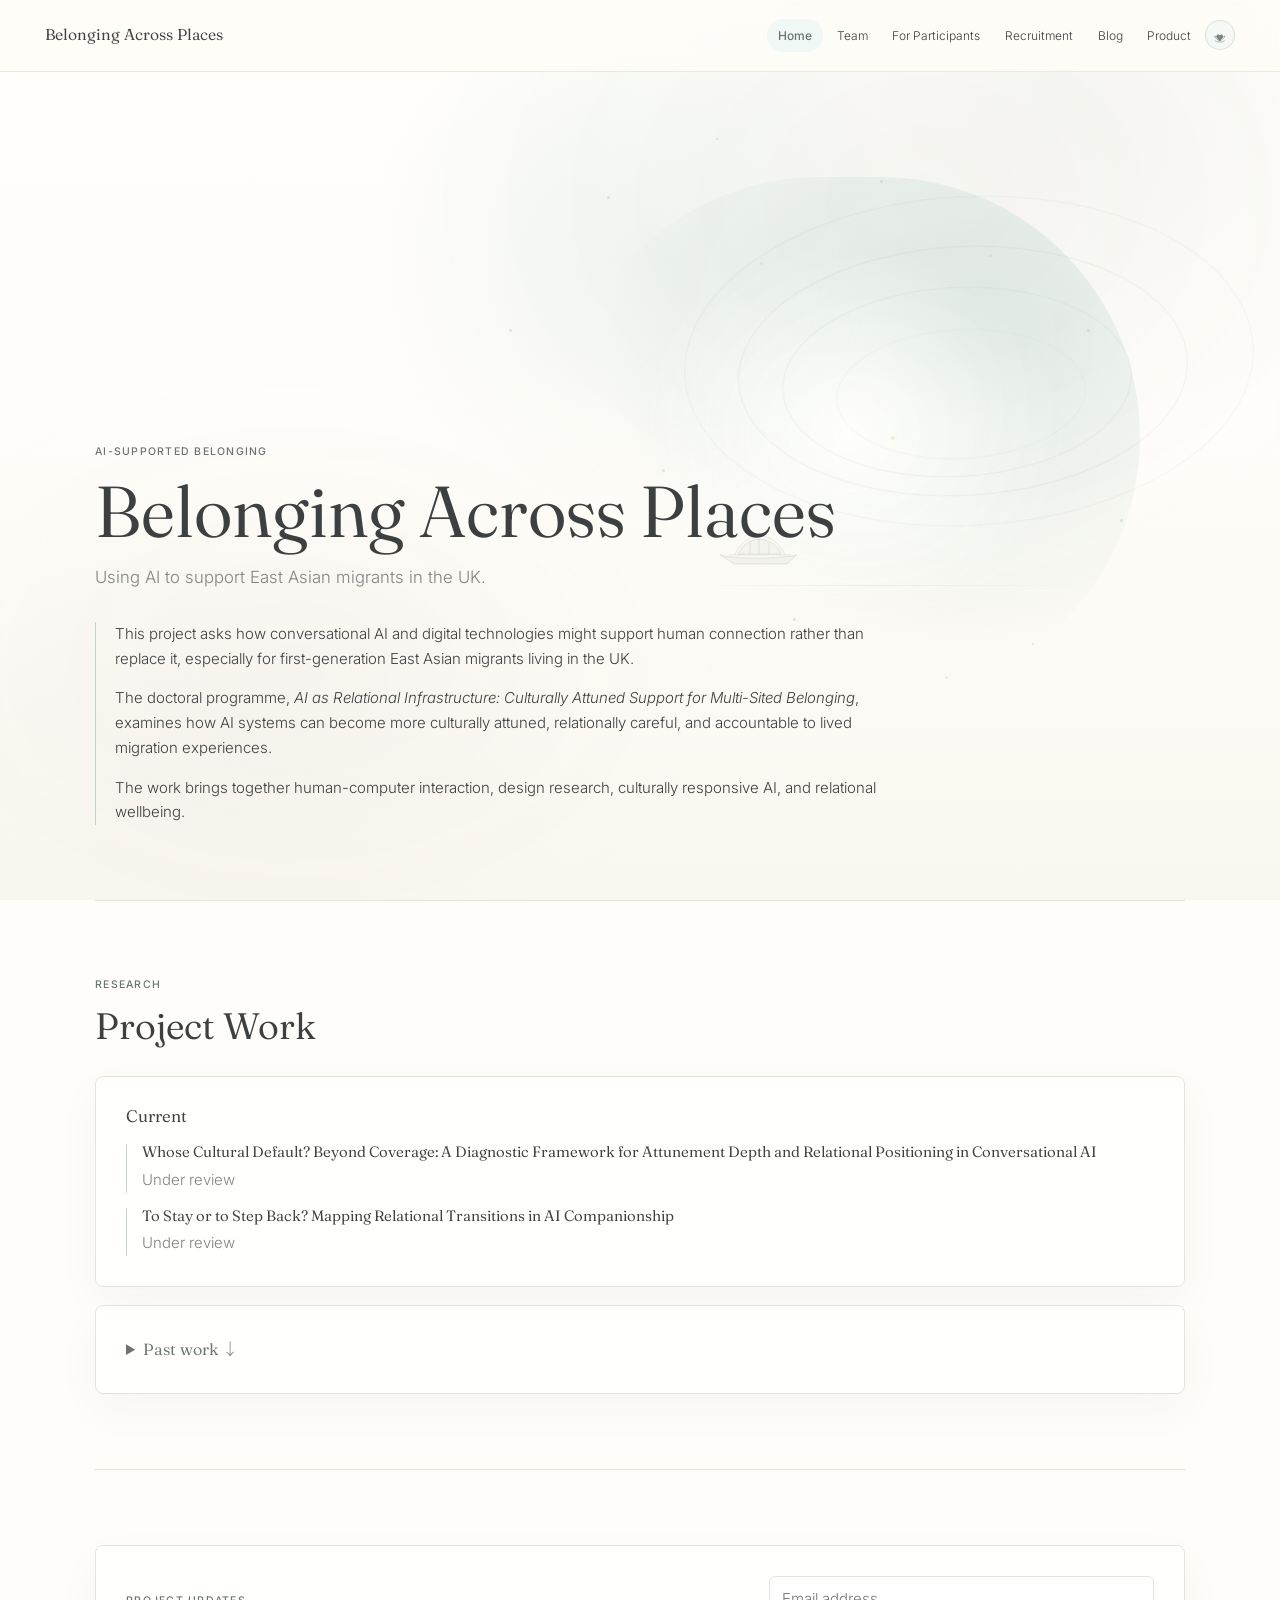
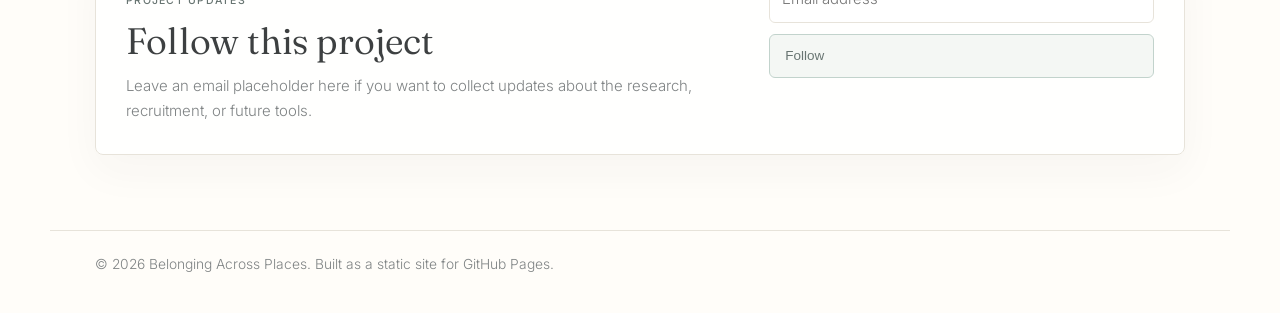
==== index.html @ 0fc916bd "Refine navigation and product page" ====
<!doctype html>
<html lang="en">
<head>
  <meta charset="utf-8">
  <meta name="viewport" content="width=device-width, initial-scale=1">
  <title>Belonging Across Places</title>
  <meta name="description" content="Project website for Belonging Across Places, a doctoral research project on AI-supported belonging among East Asian migrants in the UK.">
  <meta property="og:title" content="Belonging Across Places">
  <meta property="og:description" content="A research project on conversational AI, migration, human connection, and belonging across places.">
  <meta property="og:type" content="website">
  <!-- REPLACE: Update og:url with your GitHub Pages URL. -->
  <meta property="og:url" content="https://YOUR-GITHUB-USERNAME.github.io/YOUR-REPOSITORY/">
  <!-- REPLACE: Update og:image with an absolute URL to your preferred preview image. -->
  <meta property="og:image" content="https://YOUR-GITHUB-USERNAME.github.io/YOUR-REPOSITORY/og-image.png">
  <link rel="preconnect" href="https://fonts.googleapis.com">
  <link rel="preconnect" href="https://fonts.gstatic.com" crossorigin>
  <link href="https://fonts.googleapis.com/css2?family=Fraunces:opsz,wght@9..144,300..600&family=Inter:wght@200;300;400;500;600&family=Noto+Serif+SC:wght@400;500;600&display=swap" rel="stylesheet">
  <link rel="stylesheet" href="style.css?v=20260722-1">
</head>
<body data-page="home">
  <header class="site-header">
    <a class="site-mark" href="index.html" aria-label="Belonging Across Places home">Belonging Across Places</a>
    <button class="nav-toggle" type="button" aria-expanded="false" aria-controls="site-nav">
      <span class="nav-toggle__bar"></span>
      <span class="sr-only">Menu</span>
    </button>
    <nav class="site-nav" id="site-nav" aria-label="Main navigation">
      <a href="index.html" data-nav="home">Home</a>
      <a href="research-team.html" data-nav="team">Team</a>
      <a href="participant-info.html" data-nav="participants">For Participants</a>
      <a href="recruitment.html" data-nav="recruitment">Recruitment</a>
      <a href="blog.html" data-nav="blog">Blog</a>
      <a href="product.html" data-nav="product">Product</a>
      <a class="nav-care-link" href="wellbeing-resource.html" data-nav="wellbeing" aria-label="Wellbeing resources" title="Wellbeing resources">
        <svg class="nav-care-icon" viewBox="0 0 32 32" focusable="false" aria-hidden="true">
          <path class="care-heart" d="M16 15.3C14.4 12.8 10 13.4 10 17.2C10 20.2 13 22.6 16 24.7C19 22.6 22 20.2 22 17.2C22 13.4 17.6 12.8 16 15.3Z"></path>
          <path class="care-petal" d="M16 25.2C11.2 23.8 7.8 20.6 6.4 16.6C10.2 17.2 13.4 19.6 16 25.2Z"></path>
          <path class="care-petal" d="M16 25.2C20.8 23.8 24.2 20.6 25.6 16.6C21.8 17.2 18.6 19.6 16 25.2Z"></path>
          <path class="care-base" d="M7.6 25.7C10.4 27.1 13.2 27.8 16 27.8C18.8 27.8 21.6 27.1 24.4 25.7"></path>
        </svg>
        <span class="sr-only">Wellbeing</span>
      </a>
    </nav>
  </header>

  <main>
    <section class="hero">
      <div class="ambient-field" aria-hidden="true">
        <i class="ripple ripple--one"></i>
        <i class="ripple ripple--two"></i>
        <i class="ripple ripple--three"></i>
        <i class="ripple ripple--four"></i>
        <svg class="tiny-boat" viewBox="0 0 128 56" focusable="false" aria-hidden="true">
          <path class="boat-hull" d="M17 34C31 39 88 39 110 34L98 45H34L17 34Z"></path>
          <path class="boat-canopy" d="M39 33C43 22 53 15 64 15C76 15 87 22 91 33H39Z"></path>
          <path class="boat-roof" d="M35 33C42 19 52 11 64 11C77 11 89 19 95 33"></path>
          <path class="boat-ribs" d="M53 32V19M64 32V15M76 32V20"></path>
          <path class="boat-rim" d="M28 34H102"></path>
        </svg>
        <span></span>
        <span></span>
        <span></span>
        <span></span>
        <span></span>
        <span></span>
        <span></span>
        <span></span>
        <span></span>
        <span></span>
        <span></span>
        <span></span>
        <span></span>
        <span></span>
      </div>
      <div class="hero__content">
        <p class="eyebrow">AI-Supported Belonging</p>
        <h1>Belonging Across Places</h1>
        <p class="subtitle">Using AI to support East Asian migrants in the UK.</p>
        <div class="intro">
          <p>This project asks how conversational AI and digital technologies might support human connection rather than replace it, especially for first-generation East Asian migrants living in the UK.</p>
          <p>The doctoral programme, <em>AI as Relational Infrastructure: Culturally Attuned Support for Multi-Sited Belonging</em>, examines how AI systems can become more culturally attuned, relationally careful, and accountable to lived migration experiences.</p>
          <p>The work brings together human-computer interaction, design research, culturally responsive AI, and relational wellbeing.</p>
        </div>
      </div>
    </section>

    <section class="section" aria-labelledby="work-heading">
      <div class="section__heading">
        <p class="eyebrow">Research</p>
        <h2 id="work-heading">Project Work</h2>
      </div>

      <div class="work-group">
        <h3>Current</h3>
        <ul class="work-list">
          <li>
            <article class="work-item">
              <h4>Whose Cultural Default? Beyond Coverage: A Diagnostic Framework for Attunement Depth and Relational Positioning in Conversational AI</h4>
              <p>Under review</p>
            </article>
          </li>
          <li>
            <article class="work-item">
              <h4>To Stay or to Step Back? Mapping Relational Transitions in AI Companionship</h4>
              <p>Under review</p>
            </article>
          </li>
        </ul>
      </div>

      <details class="past-work">
        <summary>Past work ↓</summary>
        <ul class="work-list">
          <li>
            <article class="work-item">
              <h4>AI as Relational Translator</h4>
              <!-- REPLACE: Add the real project URL when available. -->
              <p>Earlier project and proposal work on belonging and mutual legibility in cross-cultural contexts. <a href="#">Project link</a></p>
            </article>
          </li>
          <li>
            <article class="work-item">
              <h4>OSF-registered scoping review protocols</h4>
              <!-- REPLACE: Add the two OSF registration links. -->
              <p><a href="#">Protocol one</a> · <a href="#">Protocol two</a></p>
            </article>
          </li>
          <li>
            <article class="work-item">
              <h4>MSc work at Goldsmiths</h4>
              <!-- REPLACE: Add a short description or remove this item. -->
              <p>Earlier postgraduate research in design, technology, and social experience.</p>
            </article>
          </li>
        </ul>
      </details>
    </section>

    <section class="section follow-section" aria-labelledby="follow-heading">
      <div class="follow-panel">
        <div>
          <p class="eyebrow">Project Updates</p>
          <h2 id="follow-heading">Follow this project</h2>
          <p>Leave an email placeholder here if you want to collect updates about the research, recruitment, or future tools.</p>
        </div>
        <!-- REPLACE: Connect this form to Mailchimp, Buttondown, Formspree, or another mailing-list tool. -->
        <form class="follow-form" data-follow-form>
          <label class="sr-only" for="follow-email">Email address</label>
          <input id="follow-email" name="email" type="email" placeholder="Email address" autocomplete="email" required>
          <button class="button button--primary" type="submit">Follow</button>
          <p class="form-status" data-follow-status role="status" aria-live="polite"></p>
        </form>
      </div>
    </section>
  </main>

  <footer class="site-footer">
    <p>&copy; <span data-year></span> Belonging Across Places. Built as a static site for GitHub Pages.</p>
  </footer>

  <script src="script.js?v=20260722-1"></script>
</body>
</html>
---- style.css ----
:root {
  --bg: #fffdf9;
  --paper: #ffffff;
  --ink: #3d4041;
  --muted: #7f8384;
  --line: #e7e3da;
  --accent: #c2d3cc;
  --accent-dark: #687572;
  --accent-soft: #f4f7f4;
  --accent-pale: #fbfbf7;
  --focus: #8f7b63;
  --shadow: 0 16px 44px rgba(42, 45, 46, 0.04);
  --mx: 50%;
  --my: 28%;
  --drift-x: 0px;
  --drift-y: 0px;
  --serif: "Fraunces", "Source Serif 4", Georgia, "Noto Serif SC", "Songti SC", serif;
  --sans: Inter, ui-sans-serif, system-ui, -apple-system, BlinkMacSystemFont, "Segoe UI", sans-serif;
}

* {
  box-sizing: border-box;
}

html {
  background: var(--bg);
  color: var(--ink);
  font-family: var(--sans);
  font-size: 15px;
  font-weight: 300;
  line-height: 1.65;
}

body {
  margin: 0;
  min-width: 320px;
  overflow-x: clip;
}

body::before {
  content: "";
  position: fixed;
  inset: 0;
  pointer-events: none;
  background:
    radial-gradient(circle at var(--mx) var(--my), rgba(169, 203, 192, 0.17), transparent 18rem),
    radial-gradient(ellipse at 82% 14%, rgba(188, 193, 189, 0.12), transparent 27rem),
    radial-gradient(ellipse at 18% 82%, rgba(218, 214, 204, 0.12), transparent 25rem),
    linear-gradient(180deg, #fffefa 0%, #fffdf9 48%, #faf7f0 100%);
  z-index: -1;
}

body::after {
  content: "";
  position: fixed;
  inset: 0;
  pointer-events: none;
  background:
    radial-gradient(ellipse at 72% 22%, rgba(106, 117, 114, 0.032), transparent 34rem),
    radial-gradient(ellipse at 23% 74%, rgba(151, 145, 132, 0.028), transparent 30rem);
  filter: blur(1.5px);
  z-index: -1;
}

a {
  color: var(--accent-dark);
  text-decoration-thickness: 0.08em;
  text-underline-offset: 0.18em;
}

a:hover {
  color: var(--accent);
}

a:focus-visible,
button:focus-visible,
input:focus-visible,
textarea:focus-visible,
summary:focus-visible {
  outline: 3px solid var(--focus);
  outline-offset: 4px;
}

p,
ul,
ol,
dl {
  margin: 0;
}

ul,
ol {
  padding-left: 1.2rem;
}

h1,
h2,
h3,
h4 {
  color: var(--ink);
  font-family: var(--serif);
  font-weight: 360;
  letter-spacing: 0;
  line-height: 1.12;
  margin: 0;
}

h1 {
  font-size: clamp(2.15rem, 6.4vw, 4.8rem);
}

h2 {
  font-size: clamp(1.5rem, 3.6vw, 2.45rem);
}

h3 {
  font-size: 1.12rem;
}

h4 {
  font-size: 1rem;
}

.sr-only {
  border: 0;
  clip: rect(0 0 0 0);
  height: 1px;
  margin: -1px;
  overflow: hidden;
  padding: 0;
  position: absolute;
  width: 1px;
}

.site-header {
  align-items: center;
  background: rgba(255, 253, 248, 0.82);
  border-bottom: 1px solid rgba(236, 228, 216, 0.8);
  display: flex;
  gap: 1rem;
  justify-content: space-between;
  min-height: 72px;
  padding: 1rem clamp(1rem, 4vw, 3rem);
  position: sticky;
  top: 0;
  z-index: 10;
  backdrop-filter: blur(14px);
}

.site-mark {
  color: var(--ink);
  font-family: var(--serif);
  font-size: 1.05rem;
  font-weight: 360;
  line-height: 1.2;
  max-width: 260px;
  text-decoration: none;
}

.site-nav {
  align-items: center;
  display: flex;
  flex-wrap: wrap;
  gap: 0.2rem;
  justify-content: flex-end;
}

.site-nav a {
  border-radius: 999px;
  color: var(--ink);
  font-size: 0.8rem;
  font-weight: 300;
  padding: 0.42rem 0.72rem;
  text-decoration: none;
}

.site-nav a.nav-care-link {
  align-items: center;
  background: rgba(244, 247, 244, 0.82);
  border: 1px solid rgba(194, 211, 204, 0.58);
  color: var(--accent-dark);
  display: inline-flex;
  height: 2rem;
  justify-content: center;
  padding: 0;
  position: relative;
  width: 2rem;
}

.site-nav a[aria-current="page"] {
  background: rgba(238, 247, 244, 0.86);
  color: var(--accent-dark);
  font-weight: 500;
}

.site-nav a.nav-care-link[aria-current="page"] {
  background: rgba(235, 242, 239, 0.92);
  border-color: rgba(104, 117, 114, 0.28);
}

.nav-care-icon {
  display: block;
  height: 1.16rem;
  overflow: visible;
  width: 1.16rem;
}

.care-heart {
  fill: currentColor;
  opacity: 0.88;
}

.care-petal,
.care-base {
  fill: none;
  stroke: currentColor;
  stroke-linecap: round;
  stroke-linejoin: round;
  stroke-width: 1.35;
}

.care-petal {
  opacity: 0.72;
}

.care-base {
  opacity: 0.62;
}

.nav-care-link::after {
  border: 1px solid currentColor;
  border-radius: 999px;
  content: "";
  inset: -0.45rem;
  opacity: 0;
  position: absolute;
  transform: scale(0.72);
}

.nav-toggle {
  align-items: center;
  background: transparent;
  border: 1px solid var(--line);
  border-radius: 6px;
  color: var(--ink);
  display: none;
  height: 42px;
  justify-content: center;
  padding: 0;
  width: 42px;
}

.nav-toggle__bar,
.nav-toggle__bar::before,
.nav-toggle__bar::after {
  background: currentColor;
  content: "";
  display: block;
  height: 2px;
  width: 20px;
}

.nav-toggle__bar::before {
  transform: translateY(-7px);
}

.nav-toggle__bar::after {
  transform: translateY(5px);
}

main {
  margin: 0 auto;
  max-width: 1180px;
  padding: 0 clamp(1rem, 4vw, 3rem);
}

.hero {
  align-items: end;
  display: grid;
  min-height: calc(100vh - 72px);
  overflow: visible;
  padding: clamp(4rem, 9vw, 8rem) 0 clamp(3rem, 7vw, 5rem);
  position: relative;
}

.hero__content {
  max-width: 900px;
  position: relative;
  z-index: 1;
}

.ambient-field {
  inset: 0;
  pointer-events: none;
  position: absolute;
}

.ambient-field::before {
  background:
    radial-gradient(ellipse at center, rgba(255, 255, 251, 0.96), transparent 52%),
    radial-gradient(ellipse at 70% 30%, rgba(165, 199, 188, 0.36), transparent 63%);
  border-radius: 999px;
  content: "";
  height: clamp(260px, 42vw, 520px);
  opacity: 0.96;
  position: absolute;
  right: min(4vw, 3rem);
  top: clamp(2rem, 9vw, 7rem);
  transform: translate3d(var(--drift-x), var(--drift-y), 0);
  width: clamp(300px, 46vw, 580px);
}

.ambient-field::after {
  background: linear-gradient(90deg, transparent, rgba(114, 132, 127, 0.16), transparent);
  content: "";
  height: 1px;
  left: 52%;
  opacity: 0.58;
  position: absolute;
  top: 62%;
  width: min(430px, 42vw);
}

.ripple {
  border: 1px solid rgba(111, 129, 124, 0.16);
  border-radius: 50%;
  border-style: solid;
  height: clamp(88px, 14vw, 170px);
  left: 65%;
  opacity: 0.58;
  position: absolute;
  top: 28%;
  transform: translate3d(var(--drift-x), var(--drift-y), 0) rotate(-3deg);
  width: clamp(170px, 28vw, 340px);
}

.ripple--one {
  border-color: rgba(209, 224, 218, 0.48);
  height: clamp(72px, 11vw, 130px);
  left: 68%;
  top: 31%;
  width: clamp(130px, 22vw, 250px);
}

.ripple--two {
  border-color: rgba(185, 207, 199, 0.44);
  height: clamp(110px, 16vw, 190px);
  left: 63%;
  top: 26%;
  width: clamp(185px, 30vw, 350px);
}

.ripple--three {
  border-color: rgba(128, 149, 143, 0.28);
  height: clamp(145px, 21vw, 250px);
  left: 59%;
  opacity: 0.4;
  top: 21%;
  width: clamp(240px, 38vw, 450px);
}

.ripple--four {
  border-color: rgba(90, 108, 104, 0.18);
  height: clamp(190px, 28vw, 330px);
  left: 54%;
  opacity: 0.36;
  top: 15%;
  width: clamp(310px, 48vw, 570px);
}

.tiny-boat {
  height: 46px;
  left: 56%;
  opacity: 0.46;
  position: absolute;
  stroke: rgba(74, 82, 81, 0.38);
  stroke-linecap: round;
  stroke-linejoin: round;
  stroke-width: 0.85;
  top: 55%;
  transform: translate3d(var(--drift-x), var(--drift-y), 0);
  width: 108px;
}

.boat-hull {
  fill: rgba(62, 70, 69, 0.11);
}

.boat-canopy {
  fill: rgba(62, 70, 69, 0.08);
}

.boat-roof,
.boat-ribs,
.boat-rim {
  fill: none;
}

.ambient-field span {
  background: #a7b9b2;
  border-radius: 999px;
  box-shadow: 0 0 10px rgba(167, 185, 178, 0.42), 0 0 2px rgba(255, 255, 255, 0.86);
  height: 3px;
  opacity: 0.34;
  position: absolute;
  width: 3px;
}

.ambient-field span:nth-of-type(1) {
  left: 47%;
  top: 15%;
}

.ambient-field span:nth-of-type(2) {
  background: #d8c98f;
  box-shadow: 0 0 12px rgba(216, 201, 143, 0.46), 0 0 2px rgba(255, 255, 255, 0.86);
  left: 61%;
  top: 23%;
}

.ambient-field span:nth-of-type(3) {
  left: 72%;
  top: 13%;
}

.ambient-field span:nth-of-type(4) {
  left: 91%;
  top: 31%;
}

.ambient-field span:nth-of-type(5) {
  left: 52%;
  top: 48%;
}

.ambient-field span:nth-of-type(6) {
  background: #d8c98f;
  box-shadow: 0 0 12px rgba(216, 201, 143, 0.42), 0 0 2px rgba(255, 255, 255, 0.86);
  left: 82%;
  top: 22%;
}

.ambient-field span:nth-of-type(7) {
  left: 94%;
  top: 54%;
}

.ambient-field span:nth-of-type(8) {
  left: 64%;
  top: 66%;
}

.ambient-field span:nth-of-type(9) {
  background: #d8c98f;
  box-shadow: 0 0 12px rgba(216, 201, 143, 0.44), 0 0 2px rgba(255, 255, 255, 0.86);
  left: 78%;
  top: 73%;
}

.ambient-field span:nth-of-type(10) {
  left: 38%;
  top: 31%;
}

.ambient-field span:nth-of-type(11) {
  height: 2px;
  left: 86%;
  top: 69%;
  width: 2px;
}

.ambient-field span:nth-of-type(12) {
  height: 2px;
  left: 44%;
  top: 67%;
  width: 2px;
}

.ambient-field span:nth-of-type(13) {
  background: #d8c98f;
  box-shadow: 0 0 12px rgba(216, 201, 143, 0.4), 0 0 2px rgba(255, 255, 255, 0.86);
  height: 4px;
  left: 73%;
  top: 44%;
  width: 4px;
}

.ambient-field span:nth-of-type(14) {
  height: 2px;
  left: 57%;
  top: 8%;
  width: 2px;
}

.eyebrow {
  color: var(--accent-dark);
  font-size: 0.7rem;
  font-weight: 500;
  letter-spacing: 0.12em;
  margin-bottom: 0.75rem;
  text-transform: uppercase;
}

.subtitle {
  color: var(--muted);
  font-size: clamp(0.92rem, 1.45vw, 1.12rem);
  font-weight: 300;
  margin-top: 0.8rem;
}

.intro {
  border-left: 1px solid var(--accent);
  display: grid;
  gap: 1rem;
  margin-top: 2rem;
  max-width: 790px;
  padding-left: 1.25rem;
}

.section {
  border-top: 1px solid var(--line);
  padding: clamp(3rem, 7vw, 5rem) 0;
}

.section__heading {
  margin-bottom: 2rem;
}

.work-group,
.past-work,
.info-panel,
.qr-panel,
.follow-panel,
.blog-card,
.feedback-form {
  background: rgba(255, 255, 255, 0.72);
  border: 1px solid var(--line);
  border-radius: 8px;
  box-shadow: var(--shadow);
}

.work-group,
.past-work {
  padding: clamp(1.25rem, 3vw, 2rem);
}

.work-group + .past-work {
  margin-top: 1.2rem;
}

.work-list {
  display: grid;
  gap: 1rem;
  list-style: none;
  margin-top: 1.25rem;
  padding: 0;
}

.work-item {
  border-left: 1px solid var(--accent);
  padding-left: 1rem;
}

.work-item p {
  color: var(--muted);
  margin-top: 0.45rem;
}

.past-work summary {
  color: var(--accent-dark);
  cursor: pointer;
  font-family: var(--serif);
  font-size: 1.08rem;
  font-weight: 360;
}

.contact-links {
  display: flex;
  flex-wrap: wrap;
  gap: 0.75rem;
  list-style: none;
  padding: 0;
}

.contact-links a,
.button {
  align-items: center;
  border: 1px solid var(--accent);
  border-radius: 6px;
  display: inline-flex;
  font-size: 0.9rem;
  font-weight: 400;
  min-height: 44px;
  padding: 0.65rem 1rem;
  text-decoration: none;
}

.contact-links a {
  background: var(--paper);
}

.button--primary {
  background: var(--accent-soft);
  color: var(--accent-dark);
}

.button--primary:hover {
  background: var(--accent);
  color: var(--ink);
}

.button--ghost {
  background: rgba(255, 255, 255, 0.56);
  color: var(--accent-dark);
}

.button--ghost:hover {
  background: var(--paper);
  color: var(--ink);
}

.site-footer {
  border-top: 1px solid var(--line);
  color: var(--muted);
  font-size: 0.92rem;
  margin: 0 auto;
  max-width: 1180px;
  padding: 1.5rem clamp(1rem, 4vw, 3rem) 2.5rem;
}

.document-actions {
  display: flex;
  flex-wrap: wrap;
  gap: 0.65rem;
  margin: 1rem 0 2rem;
}

.page-intro,
.coming-soon {
  padding: clamp(4rem, 9vw, 7rem) 0 clamp(2rem, 5vw, 4rem);
}

.page-intro p:not(.eyebrow),
.coming-soon p:not(.eyebrow) {
  color: var(--muted);
  font-size: 1.04rem;
  margin-top: 1rem;
  max-width: 700px;
}

.recruitment-layout {
  align-items: start;
  display: grid;
  gap: 1.25rem;
  grid-template-columns: minmax(0, 1.4fr) minmax(240px, 0.6fr);
}

.info-panel,
.qr-panel,
.follow-panel,
.feedback-form {
  padding: clamp(1.25rem, 3vw, 2rem);
}

.follow-panel {
  align-items: end;
  display: grid;
  gap: 1.5rem;
  grid-template-columns: minmax(0, 1fr) minmax(280px, 0.62fr);
}

.follow-panel h2 {
  font-size: clamp(1.55rem, 3.5vw, 2.45rem);
}

.follow-panel p:not(.eyebrow) {
  color: var(--muted);
  margin-top: 0.85rem;
  max-width: 600px;
}

.follow-form {
  display: grid;
  gap: 0.7rem;
}

.checked-list {
  display: grid;
  gap: 0.75rem;
  list-style: square;
  margin: 1rem 0 1.4rem;
}

.qr-placeholder {
  align-items: center;
  aspect-ratio: 1;
  background:
    linear-gradient(90deg, transparent 48%, rgba(66, 109, 103, 0.14) 48% 52%, transparent 52%),
    linear-gradient(0deg, transparent 48%, rgba(66, 109, 103, 0.14) 48% 52%, transparent 52%),
    var(--accent-soft);
  border: 2px dashed var(--accent);
  border-radius: 8px;
  color: var(--accent-dark);
  display: grid;
  font-family: var(--serif);
  font-size: 1.55rem;
  font-weight: 360;
  margin-top: 1rem;
  min-height: 220px;
  place-items: center;
}

.coming-soon {
  min-height: 48vh;
}

.product-note {
  color: var(--accent-dark);
}

.form-section {
  max-width: 780px;
}

.feedback-form {
  display: grid;
  gap: 1rem;
}

.form-row {
  display: grid;
  gap: 0.35rem;
}

label {
  font-weight: 500;
}

label span {
  color: var(--muted);
  font-weight: 500;
}

input,
textarea {
  background: rgba(255, 255, 255, 0.82);
  border: 1px solid var(--line);
  border-radius: 6px;
  color: var(--ink);
  font: inherit;
  padding: 0.7rem 0.8rem;
  width: 100%;
}

textarea {
  resize: vertical;
}

.form-status {
  color: var(--accent-dark);
  font-weight: 500;
  min-height: 1.5rem;
}

.pis-page {
  max-width: 980px;
}

.pis-document {
  background: rgba(255, 253, 247, 0.86);
  border: 1px solid var(--line);
  border-radius: 8px;
  box-shadow: var(--shadow);
  margin: clamp(2rem, 5vw, 4rem) 0;
  padding: clamp(1.25rem, 4vw, 3rem);
}

.pis-header {
  border-bottom: 1px solid var(--line);
  padding-bottom: 2rem;
}

.pis-header h1 {
  font-size: clamp(1.55rem, 3.2vw, 2.55rem);
  max-width: 780px;
}

.document-lede {
  color: var(--muted);
  margin-top: 1rem;
  max-width: 760px;
}

.language-note {
  background: var(--accent-soft);
  border-radius: 6px;
  color: var(--accent-dark);
  font-weight: 500;
  margin-bottom: 2rem;
  padding: 0.85rem 1rem;
}

.pis-meta {
  display: grid;
  gap: 0.8rem;
  margin-top: 1.8rem;
}

.pis-meta div {
  border-top: 1px solid var(--line);
  display: grid;
  gap: 0.25rem;
  grid-template-columns: minmax(160px, 0.32fr) 1fr;
  padding-top: 0.8rem;
}

.pis-meta dt {
  color: var(--muted);
  font-weight: 500;
}

.pis-section {
  border-bottom: 1px solid var(--line);
  padding: 2rem 0;
  scroll-margin-top: 96px;
}

.pis-section:last-child {
  border-bottom: 0;
  padding-bottom: 0;
}

.pis-section h2 {
  font-size: clamp(1.35rem, 2.4vw, 1.9rem);
  margin-bottom: 1rem;
}

.pis-section h3 {
  font-family: var(--sans);
  font-size: 1rem;
  font-weight: 500;
  margin: 1.2rem 0 0.4rem;
}

.blog-list {
  display: grid;
  gap: 1rem;
}

.blog-card {
  padding: clamp(1.25rem, 3vw, 2rem);
}

.blog-card time {
  color: var(--muted);
  display: block;
  font-size: 0.88rem;
  margin-bottom: 0.55rem;
}

.blog-card h3 {
  font-size: clamp(1.15rem, 2.4vw, 1.65rem);
}

.blog-card h3 a {
  color: var(--ink);
  text-decoration: none;
}

.blog-card h3 a:hover {
  color: var(--accent-dark);
}

.blog-card p {
  color: var(--muted);
  margin-top: 0.7rem;
  max-width: 720px;
}

.team-grid {
  display: grid;
  gap: 1rem;
  grid-template-columns: repeat(2, minmax(0, 1fr));
}

.team-grid .section__heading {
  grid-column: 1 / -1;
}

.team-card {
  background: rgba(255, 255, 255, 0.72);
  border: 1px solid var(--line);
  border-radius: 8px;
  box-shadow: var(--shadow);
  display: grid;
  gap: 0.75rem;
  padding: clamp(1.25rem, 3vw, 2rem);
}

.team-card--lead {
  grid-column: 1 / -1;
}

.team-card p {
  color: var(--muted);
}

.pis-section p + p,
.pis-section p + ul,
.pis-section ul + p {
  margin-top: 0.85rem;
}

.pis-section li + li {
  margin-top: 0.45rem;
}

.pis-language-section {
  padding-top: 3rem;
}

.pis-extracted-text {
  display: grid;
  gap: 0.58rem;
  margin-top: 1rem;
}

.pis-extracted-text h3 {
  color: var(--ink);
  font-family: var(--sans);
  font-size: 1rem;
  font-weight: 500;
  margin-top: 1.15rem;
}

.pis-extracted-text p {
  color: var(--ink);
}

.pis-extracted-text .pis-meta-line {
  color: var(--muted);
  font-size: 0.95rem;
}

.pis-extracted-text .pis-bullet-line {
  padding-left: 1.1rem;
  text-indent: -1.1rem;
}

@media (max-width: 760px) {
  .site-header {
    align-items: start;
    min-height: 64px;
  }

  .site-mark {
    max-width: 220px;
  }

  .nav-toggle {
    display: inline-flex;
  }

  .site-nav {
    background: var(--paper);
    border: 1px solid var(--line);
    border-radius: 8px;
    box-shadow: var(--shadow);
    display: none;
    left: 1rem;
    padding: 0.5rem;
    position: absolute;
    right: 1rem;
    top: calc(100% - 0.25rem);
  }

  .site-nav.is-open {
    display: grid;
  }

  .site-nav a {
    border-radius: 6px;
    padding: 0.7rem 0.8rem;
  }

  .site-nav a.nav-care-link {
    border-radius: 6px;
    height: auto;
    justify-content: start;
    min-height: 44px;
    padding: 0.7rem 0.8rem;
    width: 100%;
  }

  .hero {
    min-height: auto;
  }

  .recruitment-layout {
    grid-template-columns: 1fr;
  }

  .follow-panel {
    grid-template-columns: 1fr;
  }

  .pis-meta div {
    grid-template-columns: 1fr;
  }

  .team-grid {
    grid-template-columns: 1fr;
  }
}

@media (prefers-reduced-motion: no-preference) {
  a,
  button,
  input,
  textarea {
    transition: background-color 160ms ease, border-color 160ms ease, color 160ms ease, transform 160ms ease;
  }

  .button:hover,
  .contact-links a:hover,
  .blog-card:hover,
  .nav-care-link:hover {
    transform: translateY(-1px);
  }

  .nav-care-link.is-blooming .nav-care-icon {
    animation: care-pulse 360ms ease-out;
  }

  .nav-care-link.is-blooming::after {
    animation: care-bloom 360ms ease-out;
  }

  .ambient-field::before {
    animation: ambient-breathe 10s ease-in-out infinite;
  }

  .ripple {
    animation: ripple-breathe 8s ease-in-out infinite;
  }

  .ripple--two {
    animation-delay: 800ms;
    animation-duration: 9s;
  }

  .ripple--three {
    animation-delay: 1600ms;
    animation-duration: 10s;
  }

  .ripple--four {
    animation-delay: 2400ms;
    animation-duration: 11s;
  }

  .tiny-boat {
    animation: boat-drift 24s ease-in-out infinite;
  }

  .ambient-field span {
    animation: shimmer 3.2s ease-in-out infinite;
  }

  .ambient-field span:nth-of-type(2) {
    animation-delay: 400ms;
  }

  .ambient-field span:nth-of-type(3) {
    animation-delay: 900ms;
  }

  .ambient-field span:nth-of-type(4) {
    animation-delay: 1400ms;
  }

  .ambient-field span:nth-of-type(5) {
    animation-delay: 1900ms;
  }

  .ambient-field span:nth-of-type(6) {
    animation-delay: 600ms;
  }

  .ambient-field span:nth-of-type(7) {
    animation-delay: 2200ms;
  }

  .ambient-field span:nth-of-type(8) {
    animation-delay: 1200ms;
  }

  .ambient-field span:nth-of-type(9) {
    animation-delay: 2600ms;
  }

  .ambient-field span:nth-of-type(10) {
    animation-delay: 1700ms;
  }

  .ambient-field span:nth-of-type(11) {
    animation-delay: 300ms;
  }

  .ambient-field span:nth-of-type(12) {
    animation-delay: 2100ms;
  }

  .ambient-field span:nth-of-type(13) {
    animation-delay: 800ms;
  }

  .ambient-field span:nth-of-type(14) {
    animation-delay: 2800ms;
  }
}

@keyframes ambient-breathe {
  0%,
  100% {
    opacity: 0.58;
    transform: translate3d(var(--drift-x), var(--drift-y), 0) scale(0.98);
  }

  50% {
    opacity: 0.82;
    transform: translate3d(var(--drift-x), var(--drift-y), 0) scale(1.04);
  }
}

@keyframes ripple-breathe {
  0%,
  100% {
    opacity: 0.24;
    transform: translate3d(var(--drift-x), var(--drift-y), 0) rotate(-3deg) scale(0.96);
  }

  50% {
    opacity: 0.58;
    transform: translate3d(var(--drift-x), var(--drift-y), 0) rotate(-3deg) scale(1.05);
  }
}

@keyframes care-pulse {
  0%,
  100% {
    transform: scale(1);
  }

  45% {
    transform: scale(1.12);
  }
}

@keyframes care-bloom {
  0% {
    opacity: 0.24;
    transform: scale(0.72);
  }

  100% {
    opacity: 0;
    transform: scale(1.28);
  }
}

@keyframes boat-drift {
  0% {
    opacity: 0;
    transform: translate3d(calc(var(--drift-x) - 70px), var(--drift-y), 0);
  }

  12%,
  82% {
    opacity: 0.46;
  }

  100% {
    opacity: 0;
    transform: translate3d(calc(var(--drift-x) + 180px), calc(var(--drift-y) - 6px), 0);
  }
}

@keyframes shimmer {
  0%,
  100% {
    opacity: 0.2;
    transform: scale(1);
  }

  50% {
    opacity: 0.9;
    transform: scale(2.4);
  }
}
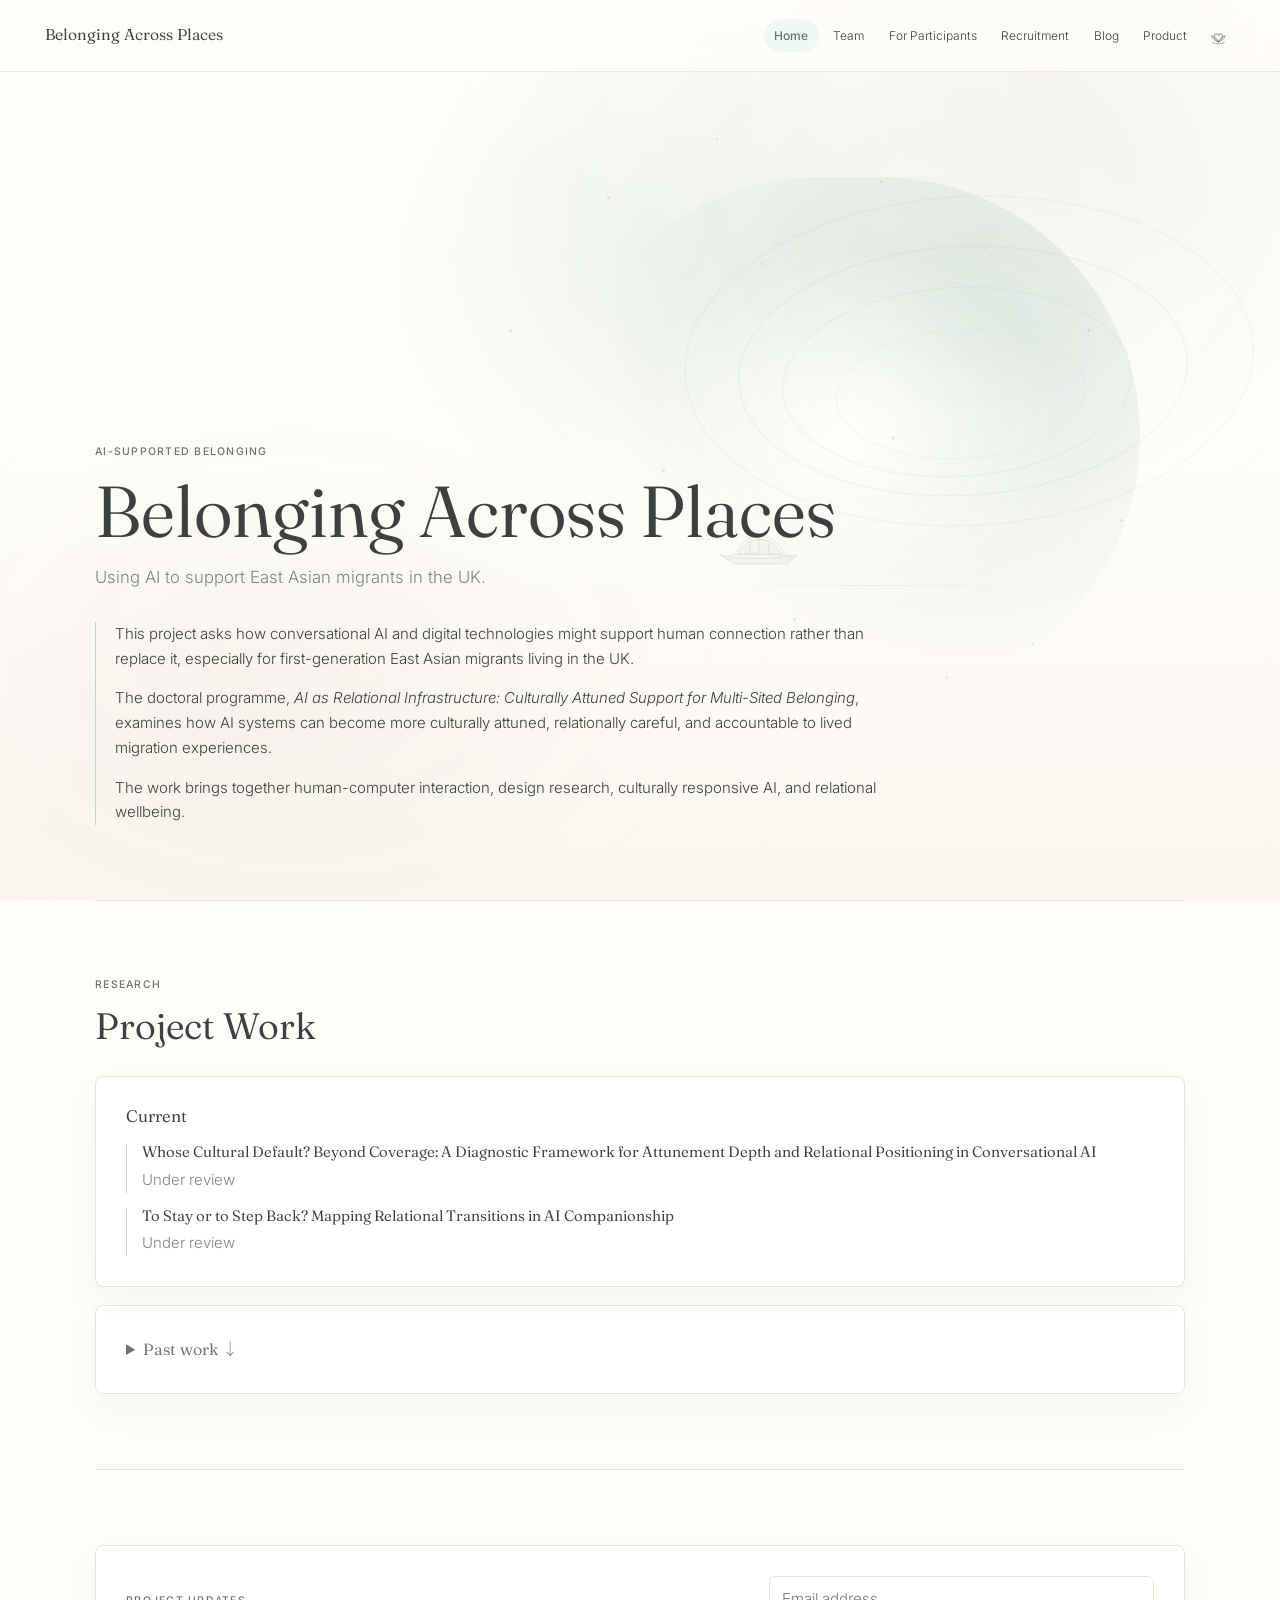
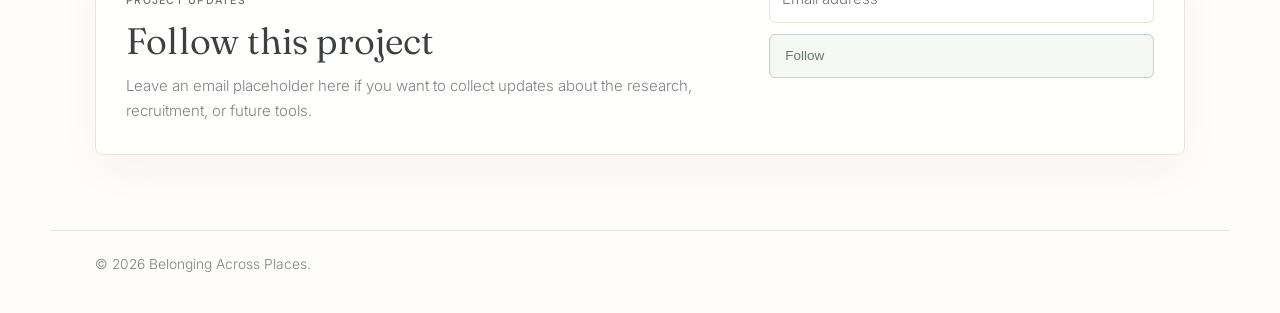
==== commit 58199f2d: "Simplify footer and wellbeing icon" ====
--- a/index.html
+++ b/index.html
@@ -15,7 +15,7 @@
   <link rel="preconnect" href="https://fonts.googleapis.com">
   <link rel="preconnect" href="https://fonts.gstatic.com" crossorigin>
   <link href="https://fonts.googleapis.com/css2?family=Fraunces:opsz,wght@9..144,300..600&family=Inter:wght@200;300;400;500;600&family=Noto+Serif+SC:wght@400;500;600&display=swap" rel="stylesheet">
-  <link rel="stylesheet" href="style.css?v=20260722-1">
+  <link rel="stylesheet" href="style.css?v=20260722-2">
 </head>
 <body data-page="home">
   <header class="site-header">
@@ -155,7 +155,7 @@
   </main>
 
   <footer class="site-footer">
-    <p>&copy; <span data-year></span> Belonging Across Places. Built as a static site for GitHub Pages.</p>
+    <p>&copy; <span data-year></span> Belonging Across Places.</p>
   </footer>
 
   <script src="script.js?v=20260722-1"></script>
--- a/style.css
+++ b/style.css
@@ -176,15 +176,15 @@
 
 .site-nav a.nav-care-link {
   align-items: center;
-  background: rgba(244, 247, 244, 0.82);
-  border: 1px solid rgba(194, 211, 204, 0.58);
+  background: transparent;
+  border: 0;
   color: var(--accent-dark);
   display: inline-flex;
-  height: 2rem;
+  height: 2.25rem;
   justify-content: center;
   padding: 0;
   position: relative;
-  width: 2rem;
+  width: 2.25rem;
 }
 
 .site-nav a[aria-current="page"] {
@@ -194,22 +194,18 @@
 }
 
 .site-nav a.nav-care-link[aria-current="page"] {
-  background: rgba(235, 242, 239, 0.92);
-  border-color: rgba(104, 117, 114, 0.28);
+  background: transparent;
+  color: var(--ink);
 }
 
 .nav-care-icon {
   display: block;
-  height: 1.16rem;
+  height: 1.52rem;
   overflow: visible;
-  width: 1.16rem;
-}
-
-.care-heart {
-  fill: currentColor;
-  opacity: 0.88;
-}
-
+  width: 1.52rem;
+}
+
+.care-heart,
 .care-petal,
 .care-base {
   fill: none;
@@ -219,22 +215,16 @@
   stroke-width: 1.35;
 }
 
+.care-heart {
+  opacity: 0.88;
+}
+
 .care-petal {
   opacity: 0.72;
 }
 
 .care-base {
   opacity: 0.62;
-}
-
-.nav-care-link::after {
-  border: 1px solid currentColor;
-  border-radius: 999px;
-  content: "";
-  inset: -0.45rem;
-  opacity: 0;
-  position: absolute;
-  transform: scale(0.72);
 }
 
 .nav-toggle {
@@ -986,7 +976,7 @@
   .site-nav a.nav-care-link {
     border-radius: 6px;
     height: auto;
-    justify-content: start;
+    justify-content: center;
     min-height: 44px;
     padding: 0.7rem 0.8rem;
     width: 100%;
@@ -1032,10 +1022,6 @@
     animation: care-pulse 360ms ease-out;
   }
 
-  .nav-care-link.is-blooming::after {
-    animation: care-bloom 360ms ease-out;
-  }
-
   .ambient-field::before {
     animation: ambient-breathe 10s ease-in-out infinite;
   }
@@ -1157,18 +1143,6 @@
   }
 }
 
-@keyframes care-bloom {
-  0% {
-    opacity: 0.24;
-    transform: scale(0.72);
-  }
-
-  100% {
-    opacity: 0;
-    transform: scale(1.28);
-  }
-}
-
 @keyframes boat-drift {
   0% {
     opacity: 0;
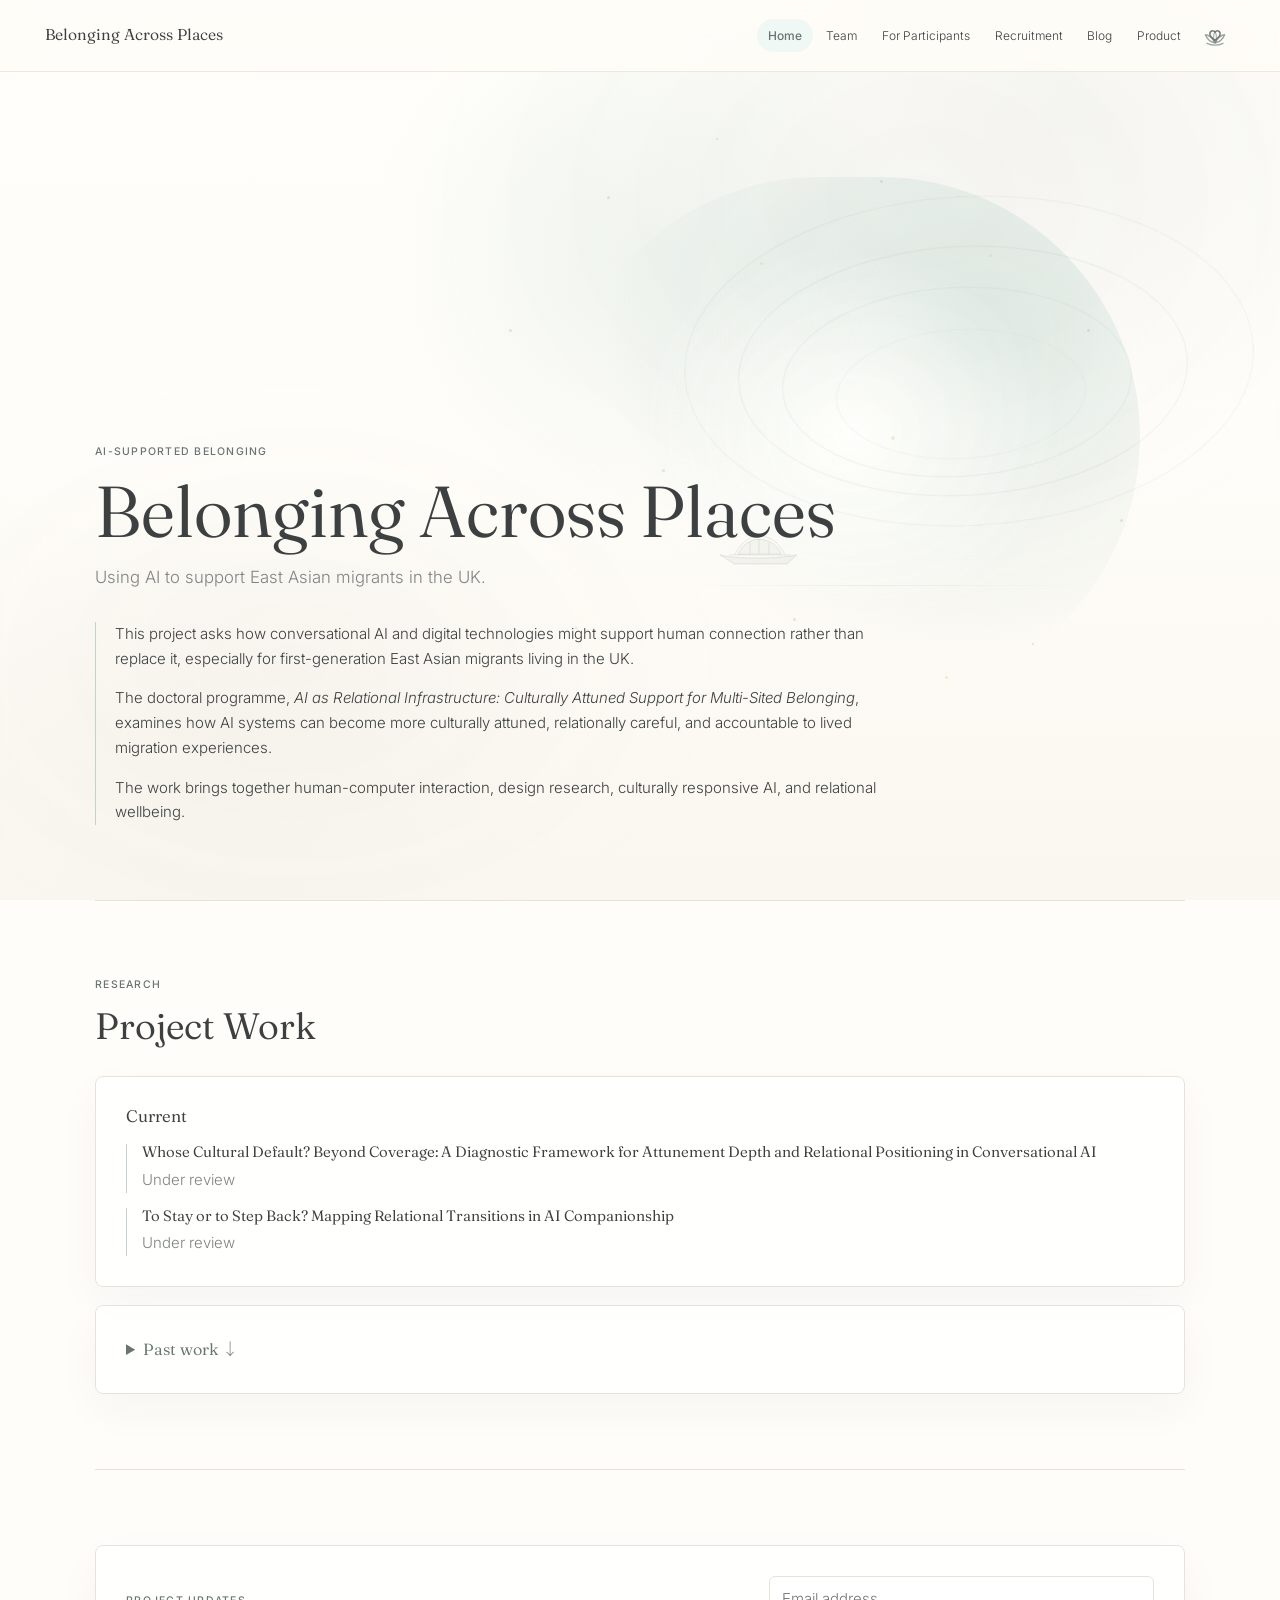
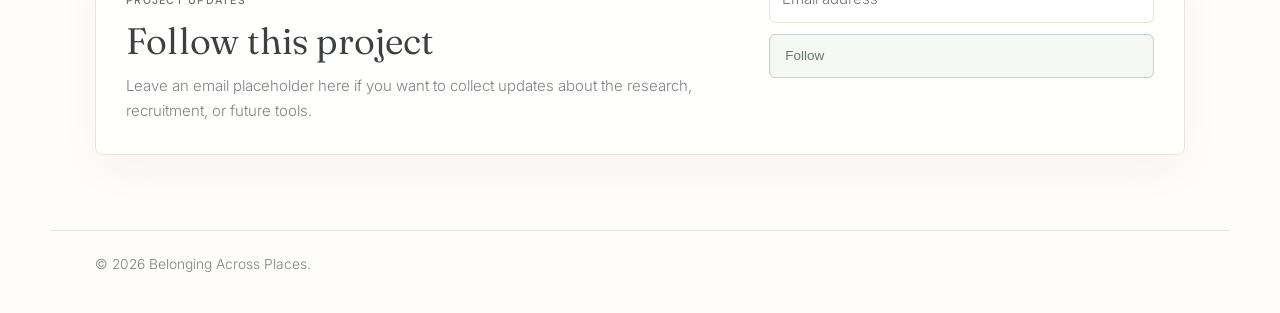
==== commit 2c50f613: "Refine wellbeing icon and team heading" ====
--- a/index.html
+++ b/index.html
@@ -15,7 +15,7 @@
   <link rel="preconnect" href="https://fonts.googleapis.com">
   <link rel="preconnect" href="https://fonts.gstatic.com" crossorigin>
   <link href="https://fonts.googleapis.com/css2?family=Fraunces:opsz,wght@9..144,300..600&family=Inter:wght@200;300;400;500;600&family=Noto+Serif+SC:wght@400;500;600&display=swap" rel="stylesheet">
-  <link rel="stylesheet" href="style.css?v=20260722-2">
+  <link rel="stylesheet" href="style.css?v=20260722-3">
 </head>
 <body data-page="home">
   <header class="site-header">
@@ -33,10 +33,11 @@
       <a href="product.html" data-nav="product">Product</a>
       <a class="nav-care-link" href="wellbeing-resource.html" data-nav="wellbeing" aria-label="Wellbeing resources" title="Wellbeing resources">
         <svg class="nav-care-icon" viewBox="0 0 32 32" focusable="false" aria-hidden="true">
-          <path class="care-heart" d="M16 15.3C14.4 12.8 10 13.4 10 17.2C10 20.2 13 22.6 16 24.7C19 22.6 22 20.2 22 17.2C22 13.4 17.6 12.8 16 15.3Z"></path>
-          <path class="care-petal" d="M16 25.2C11.2 23.8 7.8 20.6 6.4 16.6C10.2 17.2 13.4 19.6 16 25.2Z"></path>
-          <path class="care-petal" d="M16 25.2C20.8 23.8 24.2 20.6 25.6 16.6C21.8 17.2 18.6 19.6 16 25.2Z"></path>
-          <path class="care-base" d="M7.6 25.7C10.4 27.1 13.2 27.8 16 27.8C18.8 27.8 21.6 27.1 24.4 25.7"></path>
+          <path class="care-petal care-petal--center" d="M16 25.4C13.7 21.8 13.8 18 16 13.4C18.2 18 18.3 21.8 16 25.4Z"></path>
+          <path class="care-petal care-petal--left" d="M15.8 25.5C11.2 24.5 7.5 21.4 5.7 16.8C10.1 17.2 13.5 20.2 15.8 25.5Z"></path>
+          <path class="care-petal care-petal--right" d="M16.2 25.5C20.8 24.5 24.5 21.4 26.3 16.8C21.9 17.2 18.5 20.2 16.2 25.5Z"></path>
+          <path class="care-base" d="M7.4 25.9C10.1 27.2 13 27.9 16 27.9C19 27.9 21.9 27.2 24.6 25.9"></path>
+          <path class="care-heart" d="M16 14.1C14.4 11.7 10.5 12.3 10.5 15.7C10.5 18.6 13.3 20.9 16 22.7C18.7 20.9 21.5 18.6 21.5 15.7C21.5 12.3 17.6 11.7 16 14.1Z"></path>
         </svg>
         <span class="sr-only">Wellbeing</span>
       </a>
--- a/style.css
+++ b/style.css
@@ -180,11 +180,12 @@
   border: 0;
   color: var(--accent-dark);
   display: inline-flex;
-  height: 2.25rem;
+  height: 2.7rem;
   justify-content: center;
+  margin-top: -0.16rem;
   padding: 0;
   position: relative;
-  width: 2.25rem;
+  width: 2.7rem;
 }
 
 .site-nav a[aria-current="page"] {
@@ -195,14 +196,14 @@
 
 .site-nav a.nav-care-link[aria-current="page"] {
   background: transparent;
-  color: var(--ink);
+  color: #5f7f76;
 }
 
 .nav-care-icon {
   display: block;
-  height: 1.52rem;
+  height: 2rem;
   overflow: visible;
-  width: 1.52rem;
+  width: 2rem;
 }
 
 .care-heart,
@@ -212,19 +213,35 @@
   stroke: currentColor;
   stroke-linecap: round;
   stroke-linejoin: round;
-  stroke-width: 1.35;
+  stroke-width: 1.42;
 }
 
 .care-heart {
-  opacity: 0.88;
+  opacity: 0.94;
+  stroke-width: 1.62;
 }
 
 .care-petal {
-  opacity: 0.72;
+  opacity: 0.68;
+}
+
+.care-petal--center {
+  opacity: 0.5;
 }
 
 .care-base {
   opacity: 0.62;
+}
+
+.nav-care-link::after {
+  background: radial-gradient(circle, rgba(194, 211, 204, 0.34) 0%, rgba(194, 211, 204, 0.16) 38%, transparent 68%);
+  border-radius: 999px;
+  content: "";
+  inset: -0.55rem;
+  opacity: 0;
+  pointer-events: none;
+  position: absolute;
+  transform: scale(0.62);
 }
 
 .nav-toggle {
@@ -977,6 +994,7 @@
     border-radius: 6px;
     height: auto;
     justify-content: center;
+    margin-top: 0;
     min-height: 44px;
     padding: 0.7rem 0.8rem;
     width: 100%;
@@ -1018,8 +1036,17 @@
     transform: translateY(-1px);
   }
 
+  .nav-care-link:hover,
+  .nav-care-link.is-blooming {
+    color: #6f9688;
+  }
+
   .nav-care-link.is-blooming .nav-care-icon {
-    animation: care-pulse 360ms ease-out;
+    animation: care-pulse 520ms ease-out;
+  }
+
+  .nav-care-link.is-blooming::after {
+    animation: care-bloom 520ms ease-out;
   }
 
   .ambient-field::before {
@@ -1139,7 +1166,24 @@
   }
 
   45% {
-    transform: scale(1.12);
+    transform: scale(1.16);
+  }
+}
+
+@keyframes care-bloom {
+  0% {
+    opacity: 0.42;
+    transform: scale(0.58);
+  }
+
+  58% {
+    opacity: 0.22;
+    transform: scale(1.18);
+  }
+
+  100% {
+    opacity: 0;
+    transform: scale(1.62);
   }
 }
 
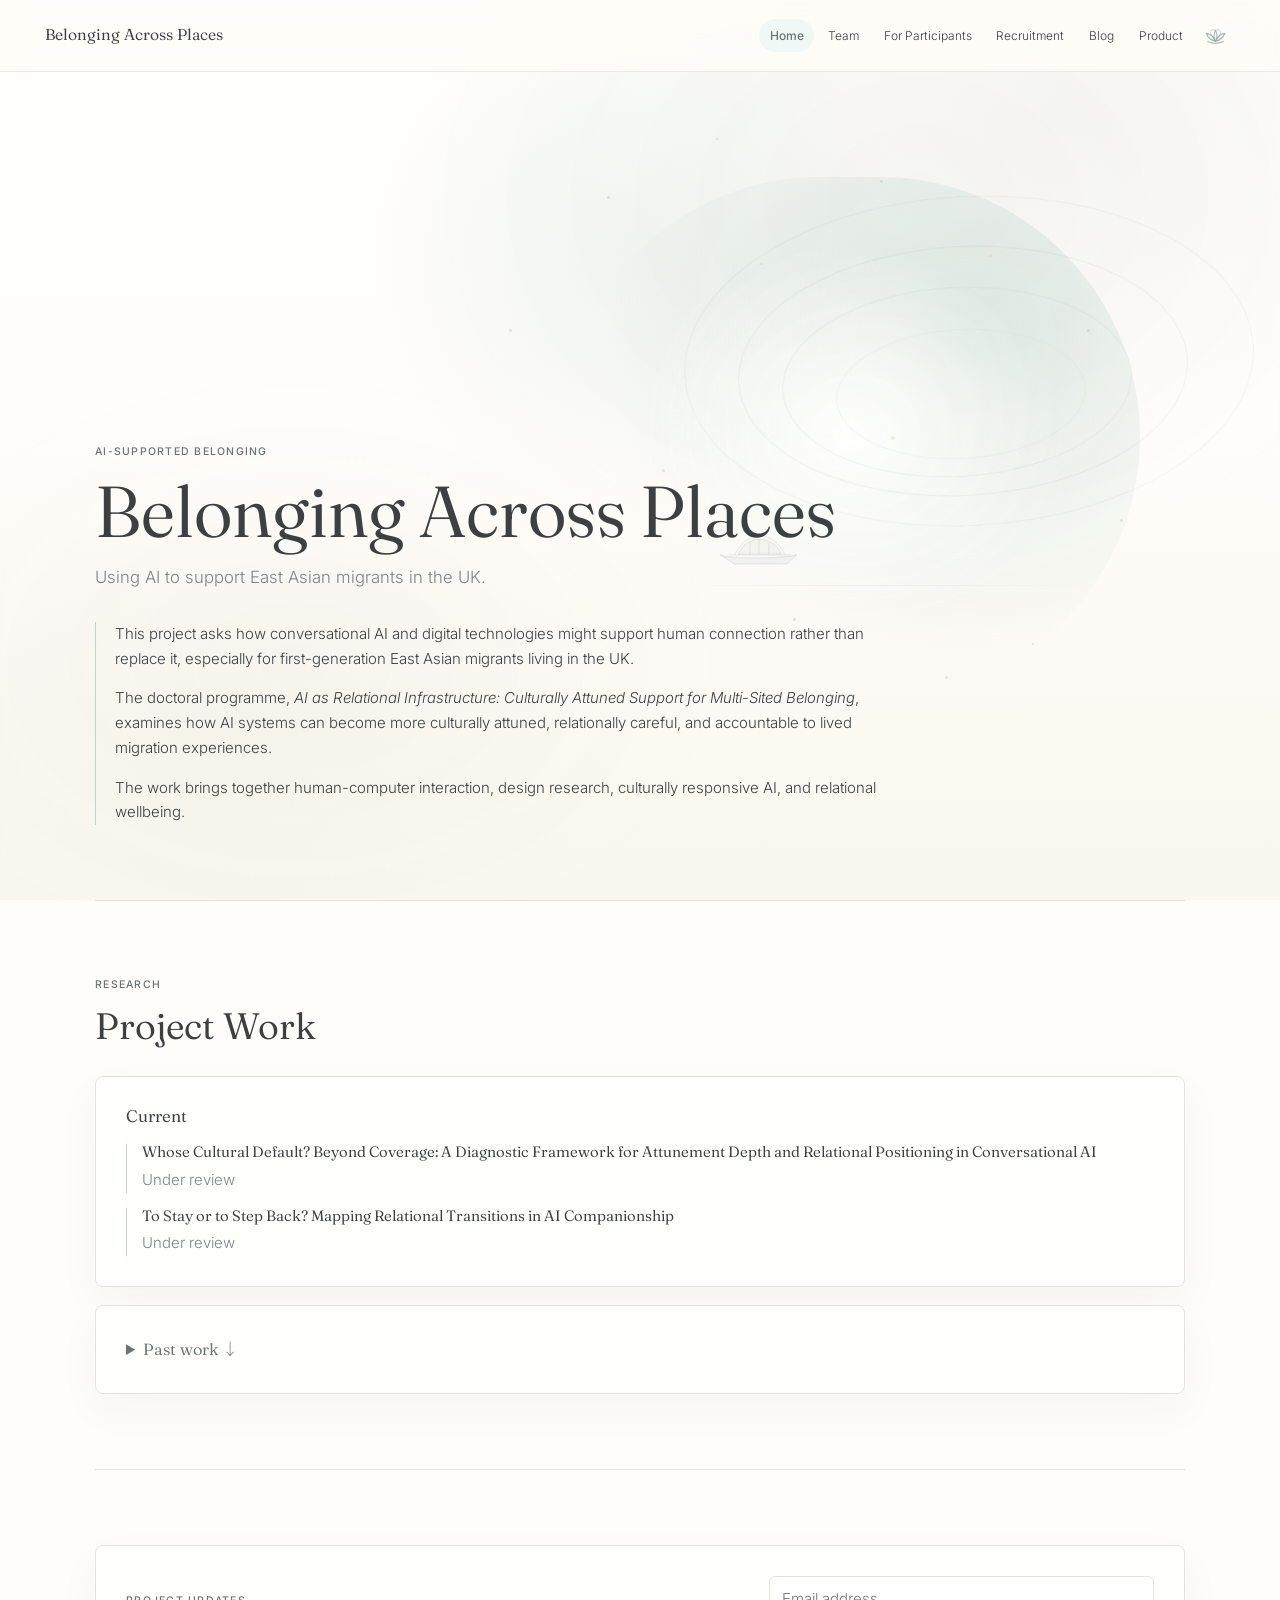
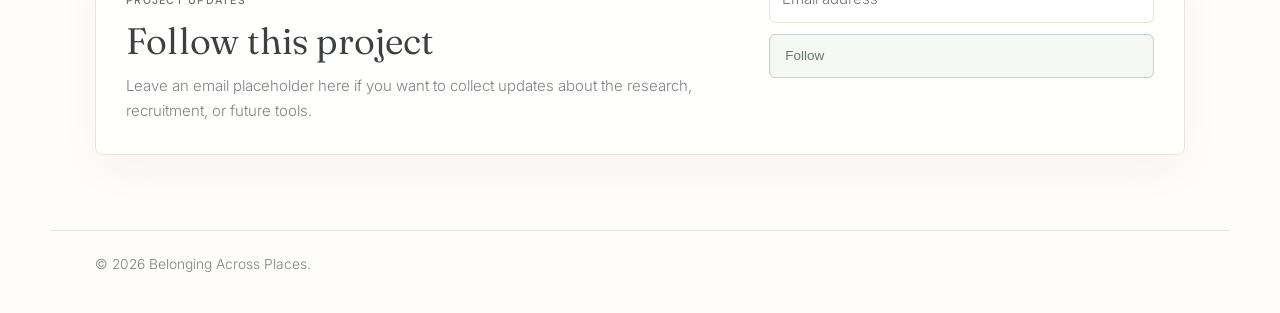
==== commit 5da4cef3: "Clarify wellbeing icon and mobile nav label" ====
--- a/index.html
+++ b/index.html
@@ -15,7 +15,7 @@
   <link rel="preconnect" href="https://fonts.googleapis.com">
   <link rel="preconnect" href="https://fonts.gstatic.com" crossorigin>
   <link href="https://fonts.googleapis.com/css2?family=Fraunces:opsz,wght@9..144,300..600&family=Inter:wght@200;300;400;500;600&family=Noto+Serif+SC:wght@400;500;600&display=swap" rel="stylesheet">
-  <link rel="stylesheet" href="style.css?v=20260722-3">
+  <link rel="stylesheet" href="style.css?v=20260722-4">
 </head>
 <body data-page="home">
   <header class="site-header">
@@ -39,7 +39,7 @@
           <path class="care-base" d="M7.4 25.9C10.1 27.2 13 27.9 16 27.9C19 27.9 21.9 27.2 24.6 25.9"></path>
           <path class="care-heart" d="M16 14.1C14.4 11.7 10.5 12.3 10.5 15.7C10.5 18.6 13.3 20.9 16 22.7C18.7 20.9 21.5 18.6 21.5 15.7C21.5 12.3 17.6 11.7 16 14.1Z"></path>
         </svg>
-        <span class="sr-only">Wellbeing</span>
+        <span class="nav-care-text">Well-being Resource</span>
       </a>
     </nav>
   </header>
--- a/style.css
+++ b/style.css
@@ -178,14 +178,14 @@
   align-items: center;
   background: transparent;
   border: 0;
-  color: var(--accent-dark);
+  color: #8aa39a;
   display: inline-flex;
-  height: 2.7rem;
+  height: 2.58rem;
   justify-content: center;
-  margin-top: -0.16rem;
+  margin-top: -0.42rem;
   padding: 0;
   position: relative;
-  width: 2.7rem;
+  width: 2.58rem;
 }
 
 .site-nav a[aria-current="page"] {
@@ -196,14 +196,14 @@
 
 .site-nav a.nav-care-link[aria-current="page"] {
   background: transparent;
-  color: #5f7f76;
+  color: #78918a;
 }
 
 .nav-care-icon {
   display: block;
-  height: 2rem;
+  height: 1.94rem;
   overflow: visible;
-  width: 2rem;
+  width: 1.94rem;
 }
 
 .care-heart,
@@ -213,24 +213,28 @@
   stroke: currentColor;
   stroke-linecap: round;
   stroke-linejoin: round;
-  stroke-width: 1.42;
+  stroke-width: 1.2;
 }
 
 .care-heart {
-  opacity: 0.94;
-  stroke-width: 1.62;
+  opacity: 0.5;
+  stroke-width: 0.86;
 }
 
 .care-petal {
-  opacity: 0.68;
+  opacity: 0.82;
 }
 
 .care-petal--center {
-  opacity: 0.5;
+  opacity: 0.72;
 }
 
 .care-base {
-  opacity: 0.62;
+  opacity: 0.72;
+}
+
+.nav-care-text {
+  display: none;
 }
 
 .nav-care-link::after {
@@ -983,21 +987,32 @@
 
   .site-nav.is-open {
     display: grid;
+    gap: 0.05rem;
   }
 
   .site-nav a {
     border-radius: 6px;
+    display: block;
     padding: 0.7rem 0.8rem;
+    width: 100%;
   }
 
   .site-nav a.nav-care-link {
     border-radius: 6px;
     height: auto;
-    justify-content: center;
+    justify-content: start;
     margin-top: 0;
-    min-height: 44px;
+    min-height: 0;
     padding: 0.7rem 0.8rem;
     width: 100%;
+  }
+
+  .nav-care-icon {
+    display: none;
+  }
+
+  .nav-care-text {
+    display: inline;
   }
 
   .hero {
@@ -1038,7 +1053,7 @@
 
   .nav-care-link:hover,
   .nav-care-link.is-blooming {
-    color: #6f9688;
+    color: #83aa9b;
   }
 
   .nav-care-link.is-blooming .nav-care-icon {
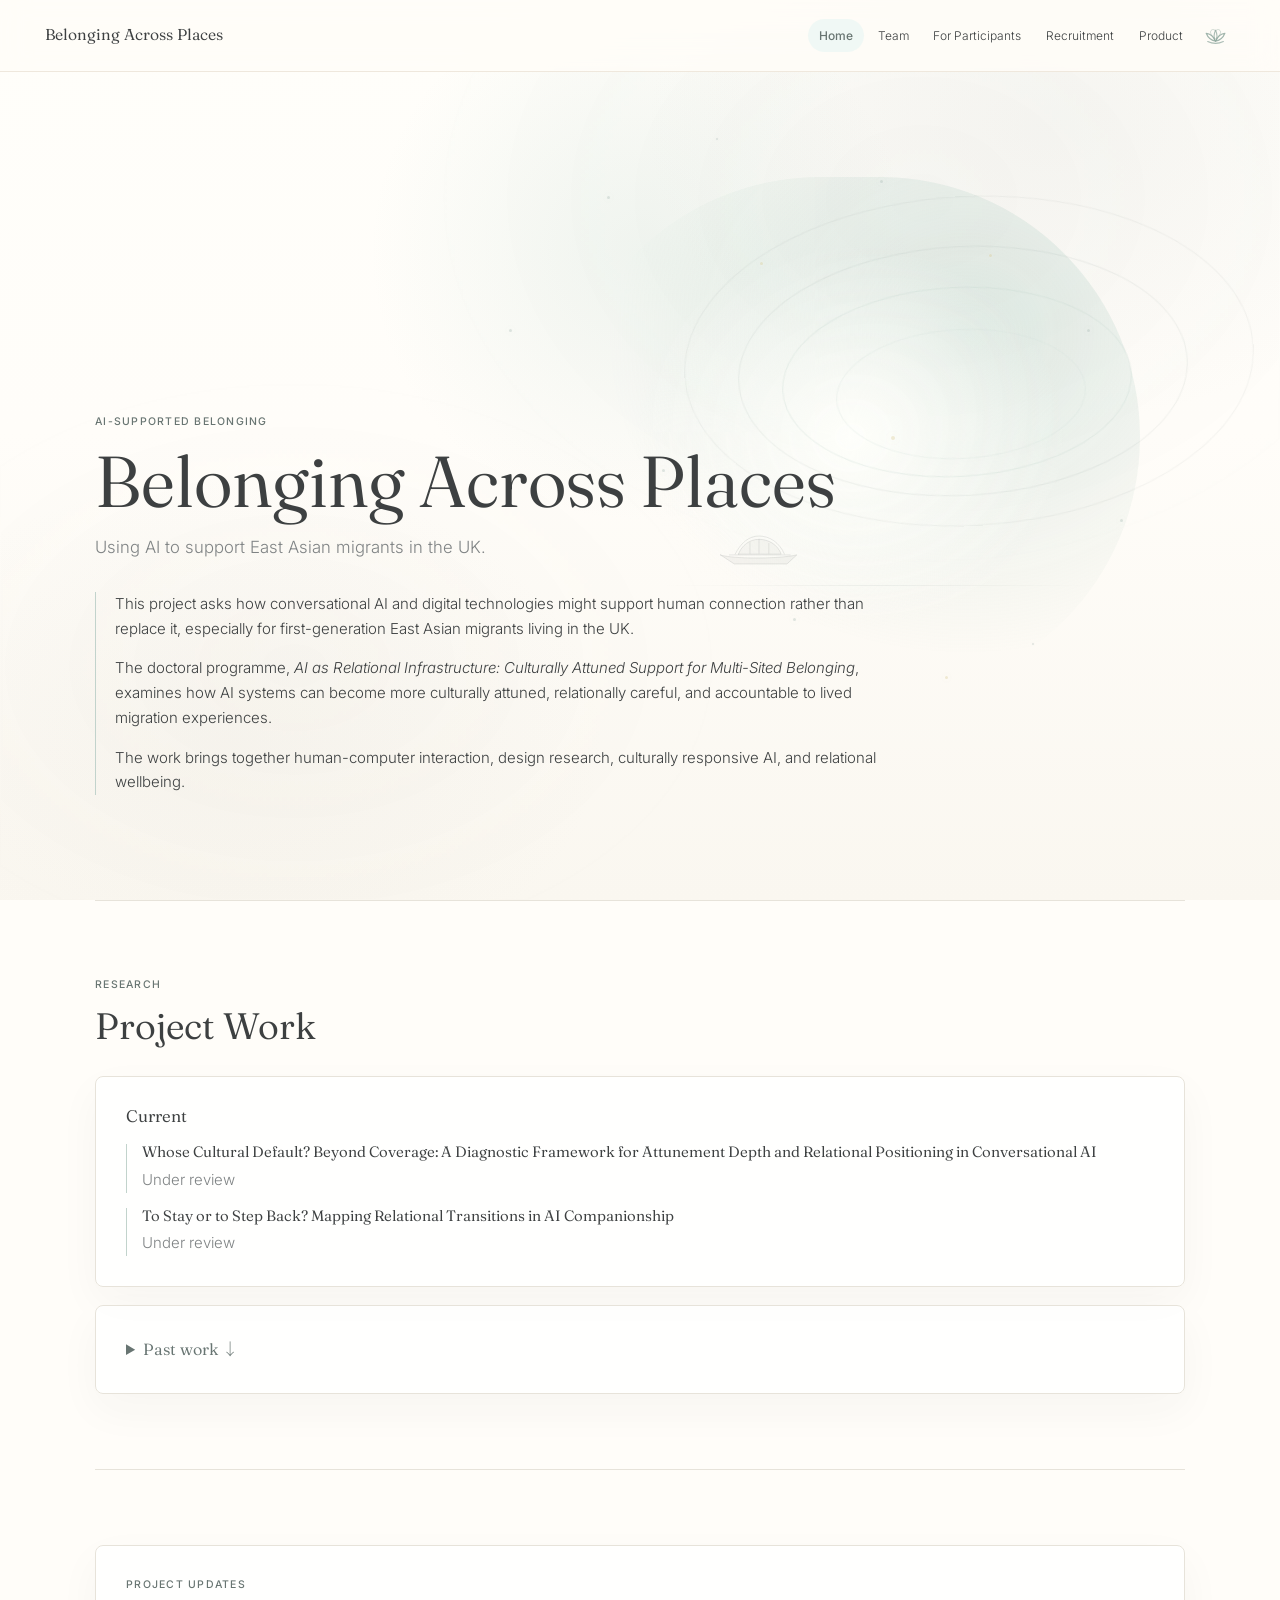
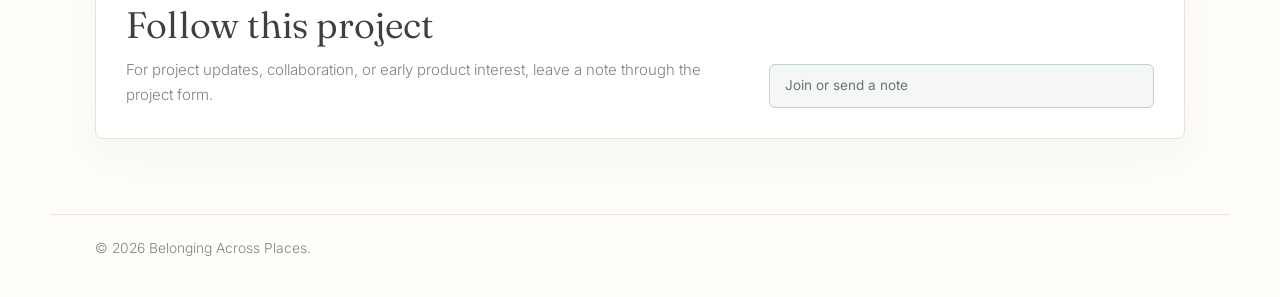
==== commit fed28e7d: "Connect project contact form and hide blog nav" ====
--- a/index.html
+++ b/index.html
@@ -15,7 +15,7 @@
   <link rel="preconnect" href="https://fonts.googleapis.com">
   <link rel="preconnect" href="https://fonts.gstatic.com" crossorigin>
   <link href="https://fonts.googleapis.com/css2?family=Fraunces:opsz,wght@9..144,300..600&family=Inter:wght@200;300;400;500;600&family=Noto+Serif+SC:wght@400;500;600&display=swap" rel="stylesheet">
-  <link rel="stylesheet" href="style.css?v=20260722-4">
+  <link rel="stylesheet" href="style.css?v=20260724-7">
 </head>
 <body data-page="home">
   <header class="site-header">
@@ -142,15 +142,9 @@
         <div>
           <p class="eyebrow">Project Updates</p>
           <h2 id="follow-heading">Follow this project</h2>
-          <p>Leave an email placeholder here if you want to collect updates about the research, recruitment, or future tools.</p>
+          <p>For project updates, collaboration, or early product interest, leave a note through the project form.</p>
         </div>
-        <!-- REPLACE: Connect this form to Mailchimp, Buttondown, Formspree, or another mailing-list tool. -->
-        <form class="follow-form" data-follow-form>
-          <label class="sr-only" for="follow-email">Email address</label>
-          <input id="follow-email" name="email" type="email" placeholder="Email address" autocomplete="email" required>
-          <button class="button button--primary" type="submit">Follow</button>
-          <p class="form-status" data-follow-status role="status" aria-live="polite"></p>
-        </form>
+        <a class="button button--primary" href="product.html#feedback-heading">Join or send a note</a>
       </div>
     </section>
   </main>
@@ -159,6 +153,6 @@
     <p>&copy; <span data-year></span> Belonging Across Places.</p>
   </footer>
 
-  <script src="script.js?v=20260722-1"></script>
+  <script src="script.js?v=20260724-7"></script>
 </body>
 </html>
--- a/style.css
+++ b/style.css
@@ -75,6 +75,7 @@
 a:focus-visible,
 button:focus-visible,
 input:focus-visible,
+select:focus-visible,
 textarea:focus-visible,
 summary:focus-visible {
   outline: 3px solid var(--focus);
@@ -174,6 +175,10 @@
   text-decoration: none;
 }
 
+.site-nav a[data-nav="blog"] {
+  display: none;
+}
+
 .site-nav a.nav-care-link {
   align-items: center;
   background: transparent;
@@ -290,13 +295,14 @@
   display: grid;
   min-height: calc(100vh - 72px);
   overflow: visible;
-  padding: clamp(4rem, 9vw, 8rem) 0 clamp(3rem, 7vw, 5rem);
+  padding: clamp(3.25rem, 7.5vw, 6.5rem) 0 clamp(2.5rem, 5.5vw, 4rem);
   position: relative;
 }
 
 .hero__content {
   max-width: 900px;
   position: relative;
+  transform: translateY(clamp(-3rem, -7vh, -1.6rem));
   z-index: 1;
 }
 
@@ -666,6 +672,59 @@
   grid-template-columns: minmax(0, 1.4fr) minmax(240px, 0.6fr);
 }
 
+.recruitment-spotlight {
+  align-items: start;
+  display: grid;
+  gap: 1.25rem;
+  grid-template-columns: minmax(0, 1.45fr) minmax(230px, 0.55fr);
+}
+
+.route-summary,
+.survey-layout,
+.interview-layout {
+  align-items: start;
+  display: grid;
+  gap: 1.25rem;
+}
+
+.route-summary {
+  grid-template-columns: repeat(3, minmax(0, 1fr));
+  margin-top: 2rem;
+}
+
+.survey-layout {
+  grid-template-columns: minmax(0, 1.4fr) minmax(260px, 0.6fr);
+}
+
+.interview-layout {
+  grid-template-columns: 1fr;
+}
+
+.interview-cards {
+  align-items: start;
+  display: grid;
+  gap: 1.25rem;
+  grid-template-columns: repeat(2, minmax(0, 1fr));
+}
+
+.interview-cards .route-card {
+  align-content: start;
+}
+
+.interview-cards .language-switcher {
+  align-items: center;
+  gap: 0.35rem;
+  margin-bottom: 0.7rem;
+}
+
+.interview-cards .language-switcher button {
+  flex: 0 0 auto;
+  font-size: 0.76rem;
+  line-height: 1;
+  min-height: 30px;
+  padding: 0.28rem 0.58rem;
+}
+
 .info-panel,
 .qr-panel,
 .follow-panel,
@@ -673,6 +732,15 @@
   padding: clamp(1.25rem, 3vw, 2rem);
 }
 
+.language-panel,
+.route-card {
+  background: rgba(255, 255, 255, 0.72);
+  border: 1px solid var(--line);
+  border-radius: 8px;
+  box-shadow: var(--shadow);
+  padding: clamp(1.25rem, 3vw, 2rem);
+}
+
 .follow-panel {
   align-items: end;
   display: grid;
@@ -700,6 +768,47 @@
   gap: 0.75rem;
   list-style: square;
   margin: 1rem 0 1.4rem;
+}
+
+.button-row {
+  display: flex;
+  flex-wrap: wrap;
+  gap: 0.7rem;
+  margin-top: 1.35rem;
+}
+
+.language-switcher {
+  display: flex;
+  flex-wrap: wrap;
+  gap: 0.45rem;
+  margin-bottom: 1.25rem;
+}
+
+.language-switcher button {
+  background: rgba(255, 255, 255, 0.64);
+  border: 1px solid var(--line);
+  border-radius: 999px;
+  color: var(--muted);
+  cursor: pointer;
+  font: inherit;
+  font-size: 0.82rem;
+  min-height: 36px;
+  padding: 0.35rem 0.75rem;
+}
+
+.language-switcher button[aria-pressed="true"] {
+  background: var(--accent-soft);
+  border-color: rgba(104, 117, 114, 0.28);
+  color: var(--accent-dark);
+}
+
+.language-copy {
+  display: grid;
+  gap: 0.8rem;
+}
+
+.language-copy[hidden] {
+  display: none;
 }
 
 .qr-placeholder {
@@ -721,6 +830,472 @@
   place-items: center;
 }
 
+.qr-panel p {
+  color: var(--muted);
+  margin-top: 0.75rem;
+}
+
+.survey-actions .button-row {
+  display: grid;
+}
+
+.qr-image-link {
+  background: var(--paper);
+  border: 1px solid var(--line);
+  border-radius: 8px;
+  display: block;
+  margin-top: 1rem;
+  padding: 0.8rem;
+}
+
+.qr-image {
+  aspect-ratio: 1;
+  display: block;
+  image-rendering: pixelated;
+  width: 100%;
+}
+
+.study-routes {
+  display: grid;
+  gap: 1.25rem;
+  grid-template-columns: repeat(3, minmax(0, 1fr));
+}
+
+.study-routes .section__heading {
+  grid-column: 1 / -1;
+}
+
+.route-card {
+  display: grid;
+  gap: 0.75rem;
+}
+
+.route-card,
+.route-card:hover {
+  color: inherit;
+  text-decoration: none;
+}
+
+.route-summary .route-card {
+  transition: border-color 160ms ease, transform 160ms ease;
+}
+
+.route-summary .route-card:hover {
+  border-color: rgba(104, 117, 114, 0.28);
+}
+
+.route-card p,
+.language-panel p,
+.language-panel li {
+  color: var(--muted);
+}
+
+.route-meta {
+  color: var(--accent-dark);
+  font-size: 0.92rem;
+}
+
+.availability-section {
+  display: grid;
+  gap: 1.25rem;
+  grid-template-columns: minmax(0, 0.8fr) minmax(280px, 1fr);
+}
+
+.availability-form .section__heading {
+  margin-bottom: 0;
+}
+
+.availability-form {
+  align-self: start;
+  margin-left: 0;
+  max-width: none;
+  width: 100%;
+}
+
+.availability-fields {
+  display: grid;
+  gap: 0.95rem;
+  grid-template-columns: repeat(2, minmax(0, 1fr));
+}
+
+.availability-main {
+  align-items: start;
+  display: grid;
+  gap: 1.1rem;
+  grid-template-columns: minmax(280px, 0.55fr) minmax(0, 1fr);
+}
+
+.availability-controls {
+  display: grid;
+  gap: 1rem;
+}
+
+.calendar-grid {
+  display: grid;
+  gap: 0.85rem;
+}
+
+.scheduler-picker {
+  align-items: start;
+  display: grid;
+  gap: 1rem;
+  grid-template-columns: 1fr;
+}
+
+.date-add-row {
+  display: grid;
+  gap: 0.55rem;
+  grid-template-columns: minmax(0, 1fr) auto;
+}
+
+.date-add-row .button {
+  justify-content: center;
+  min-height: 42px;
+  white-space: nowrap;
+}
+
+.selected-dates {
+  display: flex;
+  flex-wrap: wrap;
+  gap: 0.45rem;
+  min-height: 1.6rem;
+}
+
+.date-picker-tools {
+  display: grid;
+  gap: 0.25rem;
+  margin-top: 0.4rem;
+}
+
+.date-picker-tools label {
+  align-items: center;
+  color: var(--muted);
+  display: flex;
+  font-size: 0.82rem;
+  font-weight: 360;
+  gap: 0.45rem;
+}
+
+.date-picker-tools input {
+  accent-color: var(--accent);
+}
+
+.date-picker-tools small {
+  color: var(--muted);
+  font-size: 0.76rem;
+}
+
+.quick-date-grid {
+  display: grid;
+  gap: 0.4rem;
+  grid-template-columns: repeat(5, minmax(0, 1fr));
+  margin-top: 0.65rem;
+}
+
+.quick-date {
+  background: rgba(255, 255, 255, 0.58);
+  border: 1px solid rgba(104, 117, 114, 0.18);
+  border-radius: 8px;
+  color: var(--ink);
+  cursor: pointer;
+  display: grid;
+  font: inherit;
+  gap: 0.08rem;
+  min-height: 46px;
+  padding: 0.45rem 0.3rem;
+  text-align: center;
+  transition: background 160ms ease, border-color 160ms ease, transform 160ms ease;
+}
+
+.quick-date:hover {
+  border-color: rgba(104, 117, 114, 0.34);
+  transform: translateY(-1px);
+}
+
+.quick-date:focus-visible {
+  outline: 2px solid var(--accent-dark);
+  outline-offset: 2px;
+}
+
+.quick-date[aria-pressed="true"] {
+  background: rgba(204, 223, 216, 0.42);
+  border-color: rgba(104, 117, 114, 0.5);
+}
+
+.quick-date span {
+  color: var(--ink);
+  font-size: 0.78rem;
+  font-weight: 420;
+}
+
+.quick-date small {
+  color: var(--muted);
+  font-size: 0.68rem;
+}
+
+.date-chip {
+  background: rgba(255, 255, 255, 0.7);
+  border: 1px solid var(--line);
+  border-radius: 999px;
+  color: var(--accent-dark);
+  cursor: pointer;
+  font: inherit;
+  font-size: 0.78rem;
+  min-height: 30px;
+  padding: 0.25rem 0.65rem;
+}
+
+.slot-panel {
+  background: rgba(255, 255, 255, 0.58);
+  border: 1px solid var(--line);
+  border-radius: 8px;
+  padding: 0.85rem;
+}
+
+.slot-panel__header {
+  align-items: start;
+  display: grid;
+  gap: 0.55rem;
+  margin-bottom: 0.75rem;
+}
+
+.slot-panel__header span {
+  color: var(--ink);
+  font-weight: 420;
+}
+
+.slot-panel__header small {
+  color: var(--muted);
+  font-size: 0.78rem;
+  text-align: left;
+}
+
+.slot-panel__header em {
+  color: var(--accent-dark);
+  display: block;
+  font-size: 0.78rem;
+  font-style: normal;
+  font-weight: 360;
+  margin-top: 0.15rem;
+}
+
+.slot-grid {
+  display: grid;
+  gap: 0.85rem;
+  grid-template-columns: repeat(2, minmax(0, 1fr));
+}
+
+.slot-day {
+  display: grid;
+  gap: 0.5rem;
+}
+
+.slot-day + .slot-day {
+  border-top: 1px solid var(--line);
+  padding-top: 0.85rem;
+}
+
+.slot-day h4 {
+  color: var(--accent-dark);
+  font-family: var(--sans);
+  font-size: 0.86rem;
+  font-weight: 420;
+  margin: 0;
+}
+
+.slot-empty,
+.availability-note {
+  color: var(--muted);
+  font-size: 0.82rem;
+}
+
+.availability-note {
+  margin-top: -0.2rem;
+}
+
+.slot-option {
+  border: 1px solid var(--line);
+  border-radius: 8px;
+  cursor: pointer;
+  display: grid;
+  gap: 0.15rem;
+  min-height: 54px;
+  padding: 0.65rem 2.1rem 0.65rem 0.75rem;
+  position: relative;
+  transition: background 160ms ease, border-color 160ms ease, transform 160ms ease;
+}
+
+.slot-option::before {
+  border: 1px solid rgba(104, 117, 114, 0.38);
+  border-radius: 4px;
+  content: "";
+  height: 14px;
+  position: absolute;
+  right: 0.7rem;
+  top: 0.7rem;
+  width: 14px;
+}
+
+.slot-option:hover {
+  border-color: rgba(104, 117, 114, 0.34);
+  transform: translateY(-1px);
+}
+
+.slot-option:focus-within {
+  border-color: var(--accent-dark);
+  box-shadow: 0 0 0 3px rgba(131, 170, 155, 0.22);
+}
+
+.slot-option input {
+  opacity: 0;
+  pointer-events: none;
+  position: absolute;
+}
+
+.slot-option span {
+  color: var(--ink);
+  font-size: 0.98rem;
+  font-weight: 420;
+}
+
+.slot-option small {
+  color: var(--muted);
+  font-size: 0.76rem;
+}
+
+.slot-option:has(input:checked) {
+  background: rgba(204, 223, 216, 0.42);
+  border-color: rgba(104, 117, 114, 0.52);
+}
+
+.slot-option:has(input:checked)::before {
+  background: var(--accent-dark);
+  box-shadow: inset 0 0 0 3px rgba(255, 255, 255, 0.86);
+}
+
+.availability-form {
+  overflow: hidden;
+  position: relative;
+}
+
+.heart-confirmation {
+  bottom: 1.6rem;
+  display: block;
+  height: 18px;
+  opacity: 0;
+  pointer-events: none;
+  position: absolute;
+  right: 1.6rem;
+  transform: rotate(-45deg) scale(0.6);
+  width: 18px;
+}
+
+.heart-confirmation::before,
+.heart-confirmation::after,
+.heart-confirmation {
+  background: rgba(153, 191, 177, 0.72);
+}
+
+.heart-confirmation::before,
+.heart-confirmation::after {
+  border-radius: 50%;
+  content: "";
+  height: 18px;
+  position: absolute;
+  width: 18px;
+}
+
+.heart-confirmation::before {
+  left: 0;
+  top: -9px;
+}
+
+.heart-confirmation::after {
+  left: 9px;
+  top: 0;
+}
+
+.availability-form.is-sent .heart-confirmation {
+  animation: heart-float 1100ms ease both;
+}
+
+@keyframes heart-float {
+  0% {
+    opacity: 0;
+    transform: translateY(8px) rotate(-45deg) scale(0.5);
+  }
+  25% {
+    opacity: 0.92;
+    transform: translateY(0) rotate(-45deg) scale(1);
+  }
+  100% {
+    opacity: 0;
+    transform: translateY(-24px) rotate(-45deg) scale(0.82);
+  }
+}
+
+.availability-section .section__heading {
+  margin-bottom: 0;
+}
+
+.availability-options {
+  border: 1px solid var(--line);
+  border-radius: 8px;
+  display: grid;
+  gap: 0.65rem;
+  margin: 0;
+  padding: 1rem;
+}
+
+.availability-options legend {
+  color: var(--ink);
+  font-weight: 400;
+  padding: 0 0.35rem;
+}
+
+.availability-options label {
+  align-items: center;
+  color: var(--muted);
+  display: flex;
+  gap: 0.55rem;
+  font-weight: 300;
+}
+
+.availability-options input {
+  accent-color: var(--accent-dark);
+  width: auto;
+}
+
+.multilingual-recruitment {
+  display: grid;
+  gap: 1.25rem;
+}
+
+.language-panel {
+  display: grid;
+  gap: 0.8rem;
+}
+
+.language-panel h4 {
+  margin-top: 0.4rem;
+}
+
+.language-panel ul {
+  display: grid;
+  gap: 0.45rem;
+}
+
+.back-to-top,
+.recruitment-version {
+  color: var(--accent-dark);
+  font-size: 0.9rem;
+}
+
+.recruitment-version {
+  border-top: 1px solid var(--line);
+  padding-top: 1.25rem;
+}
+
 .coming-soon {
   min-height: 48vh;
 }
@@ -753,6 +1328,7 @@
 }
 
 input,
+select,
 textarea {
   background: rgba(255, 255, 255, 0.82);
   border: 1px solid var(--line);
@@ -1019,8 +1595,43 @@
     min-height: auto;
   }
 
-  .recruitment-layout {
+  .hero__content {
+    transform: none;
+  }
+
+  .recruitment-layout,
+  .recruitment-spotlight,
+  .route-summary,
+  .survey-layout,
+  .interview-cards,
+  .interview-layout,
+  .study-routes,
+  .availability-fields,
+  .availability-main,
+  .availability-section,
+  .scheduler-picker {
     grid-template-columns: 1fr;
+  }
+
+  .slot-grid {
+    grid-template-columns: 1fr;
+  }
+
+  .quick-date-grid {
+    grid-template-columns: repeat(3, minmax(0, 1fr));
+  }
+
+  .date-add-row {
+    grid-template-columns: 1fr;
+  }
+
+  .slot-panel__header {
+    align-items: start;
+    display: grid;
+  }
+
+  .slot-panel__header small {
+    text-align: left;
   }
 
   .follow-panel {
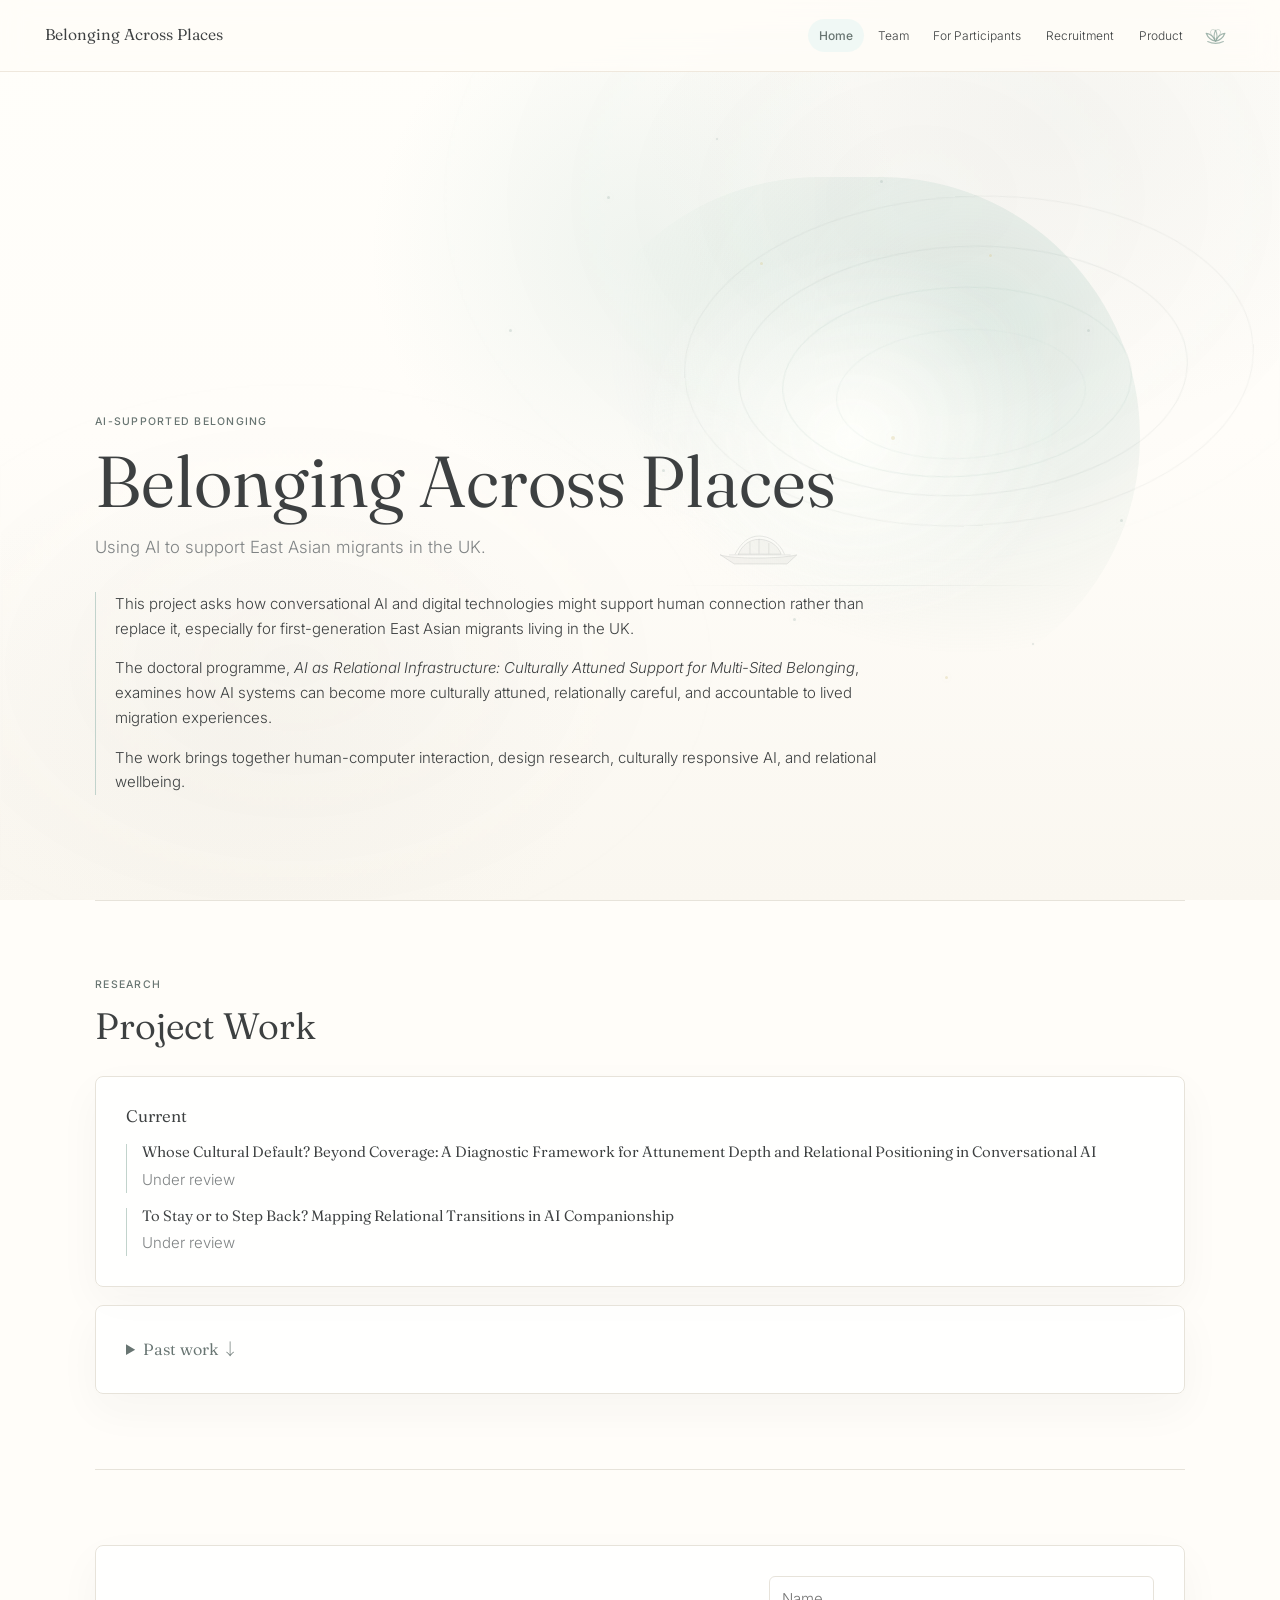
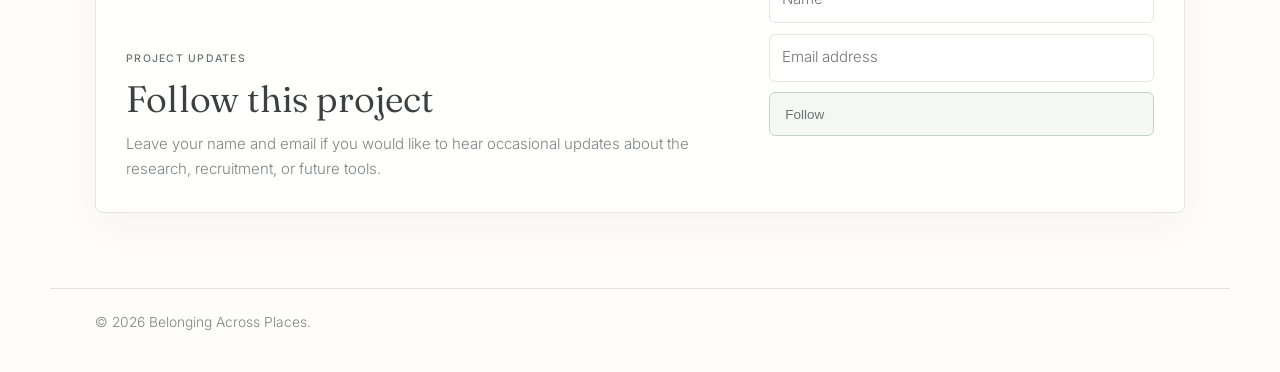
==== commit c64e66f1: "Separate homepage follower form" ====
--- a/index.html
+++ b/index.html
@@ -15,7 +15,7 @@
   <link rel="preconnect" href="https://fonts.googleapis.com">
   <link rel="preconnect" href="https://fonts.gstatic.com" crossorigin>
   <link href="https://fonts.googleapis.com/css2?family=Fraunces:opsz,wght@9..144,300..600&family=Inter:wght@200;300;400;500;600&family=Noto+Serif+SC:wght@400;500;600&display=swap" rel="stylesheet">
-  <link rel="stylesheet" href="style.css?v=20260724-7">
+  <link rel="stylesheet" href="style.css?v=20260724-8">
 </head>
 <body data-page="home">
   <header class="site-header">
@@ -142,9 +142,18 @@
         <div>
           <p class="eyebrow">Project Updates</p>
           <h2 id="follow-heading">Follow this project</h2>
-          <p>For project updates, collaboration, or early product interest, leave a note through the project form.</p>
+          <p>Leave your name and email if you would like to hear occasional updates about the research, recruitment, or future tools.</p>
         </div>
-        <a class="button button--primary" href="product.html#feedback-heading">Join or send a note</a>
+        <form class="follow-form" data-follow-form action="https://formspree.io/f/xjgnanqk" method="POST">
+          <input type="hidden" name="_subject" value="Project follower - Belonging Across Places">
+          <input type="hidden" name="source" value="Homepage follow form">
+          <label class="sr-only" for="follow-name">Name</label>
+          <input id="follow-name" name="name" type="text" placeholder="Name" autocomplete="name" required>
+          <label class="sr-only" for="follow-email">Email address</label>
+          <input id="follow-email" name="email" type="email" placeholder="Email address" autocomplete="email" required>
+          <button class="button button--primary" type="submit">Follow</button>
+          <p class="form-status" data-follow-status role="status" aria-live="polite"></p>
+        </form>
       </div>
     </section>
   </main>
@@ -153,6 +162,6 @@
     <p>&copy; <span data-year></span> Belonging Across Places.</p>
   </footer>
 
-  <script src="script.js?v=20260724-7"></script>
+  <script src="script.js?v=20260724-8"></script>
 </body>
 </html>
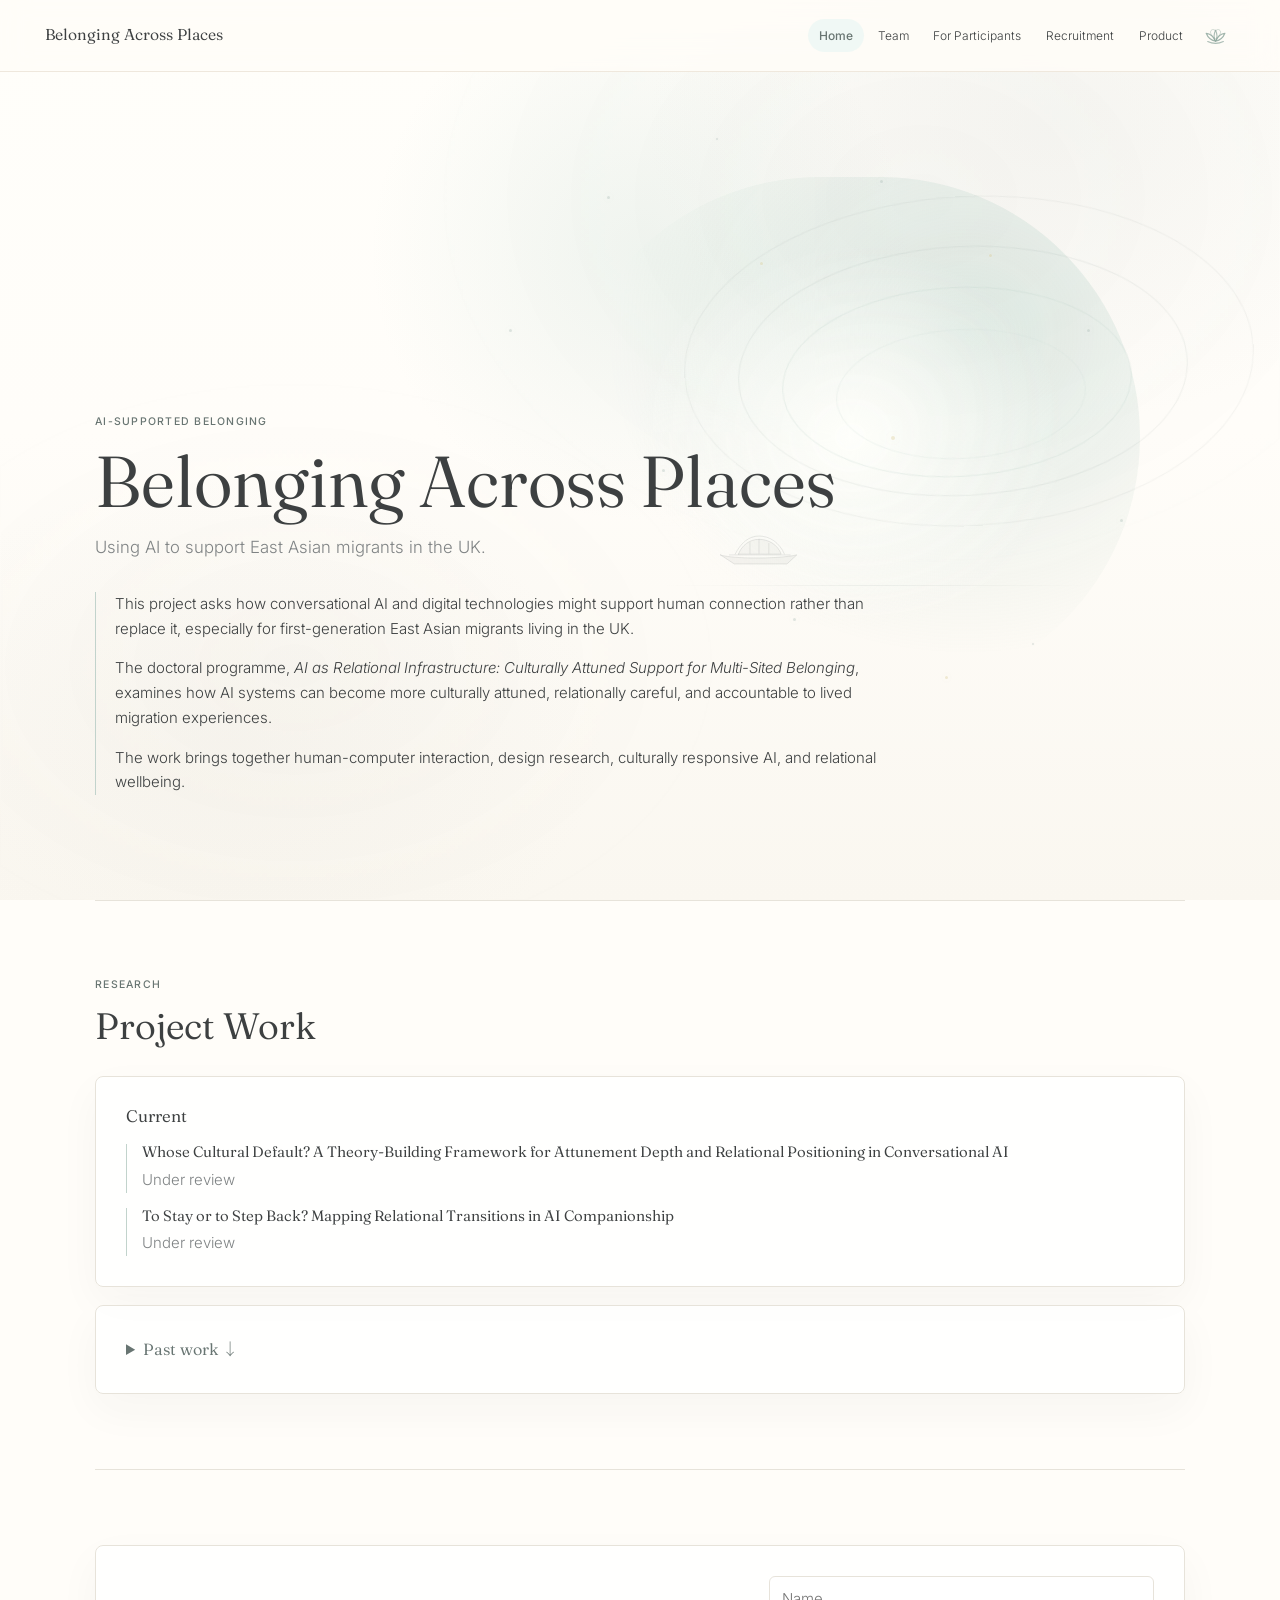
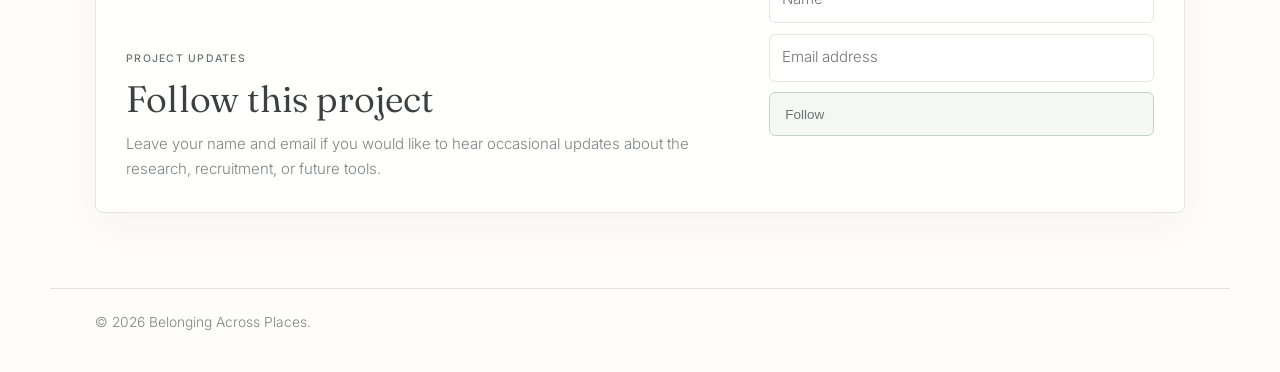
==== commit 439b3ebb: "Update homepage research entries" ====
--- a/index.html
+++ b/index.html
@@ -96,7 +96,7 @@
         <ul class="work-list">
           <li>
             <article class="work-item">
-              <h4>Whose Cultural Default? Beyond Coverage: A Diagnostic Framework for Attunement Depth and Relational Positioning in Conversational AI</h4>
+              <h4>Whose Cultural Default? A Theory-Building Framework for Attunement Depth and Relational Positioning in Conversational AI</h4>
               <p>Under review</p>
             </article>
           </li>
@@ -117,13 +117,6 @@
               <h4>AI as Relational Translator</h4>
               <!-- REPLACE: Add the real project URL when available. -->
               <p>Earlier project and proposal work on belonging and mutual legibility in cross-cultural contexts. <a href="#">Project link</a></p>
-            </article>
-          </li>
-          <li>
-            <article class="work-item">
-              <h4>OSF-registered scoping review protocols</h4>
-              <!-- REPLACE: Add the two OSF registration links. -->
-              <p><a href="#">Protocol one</a> · <a href="#">Protocol two</a></p>
             </article>
           </li>
           <li>
